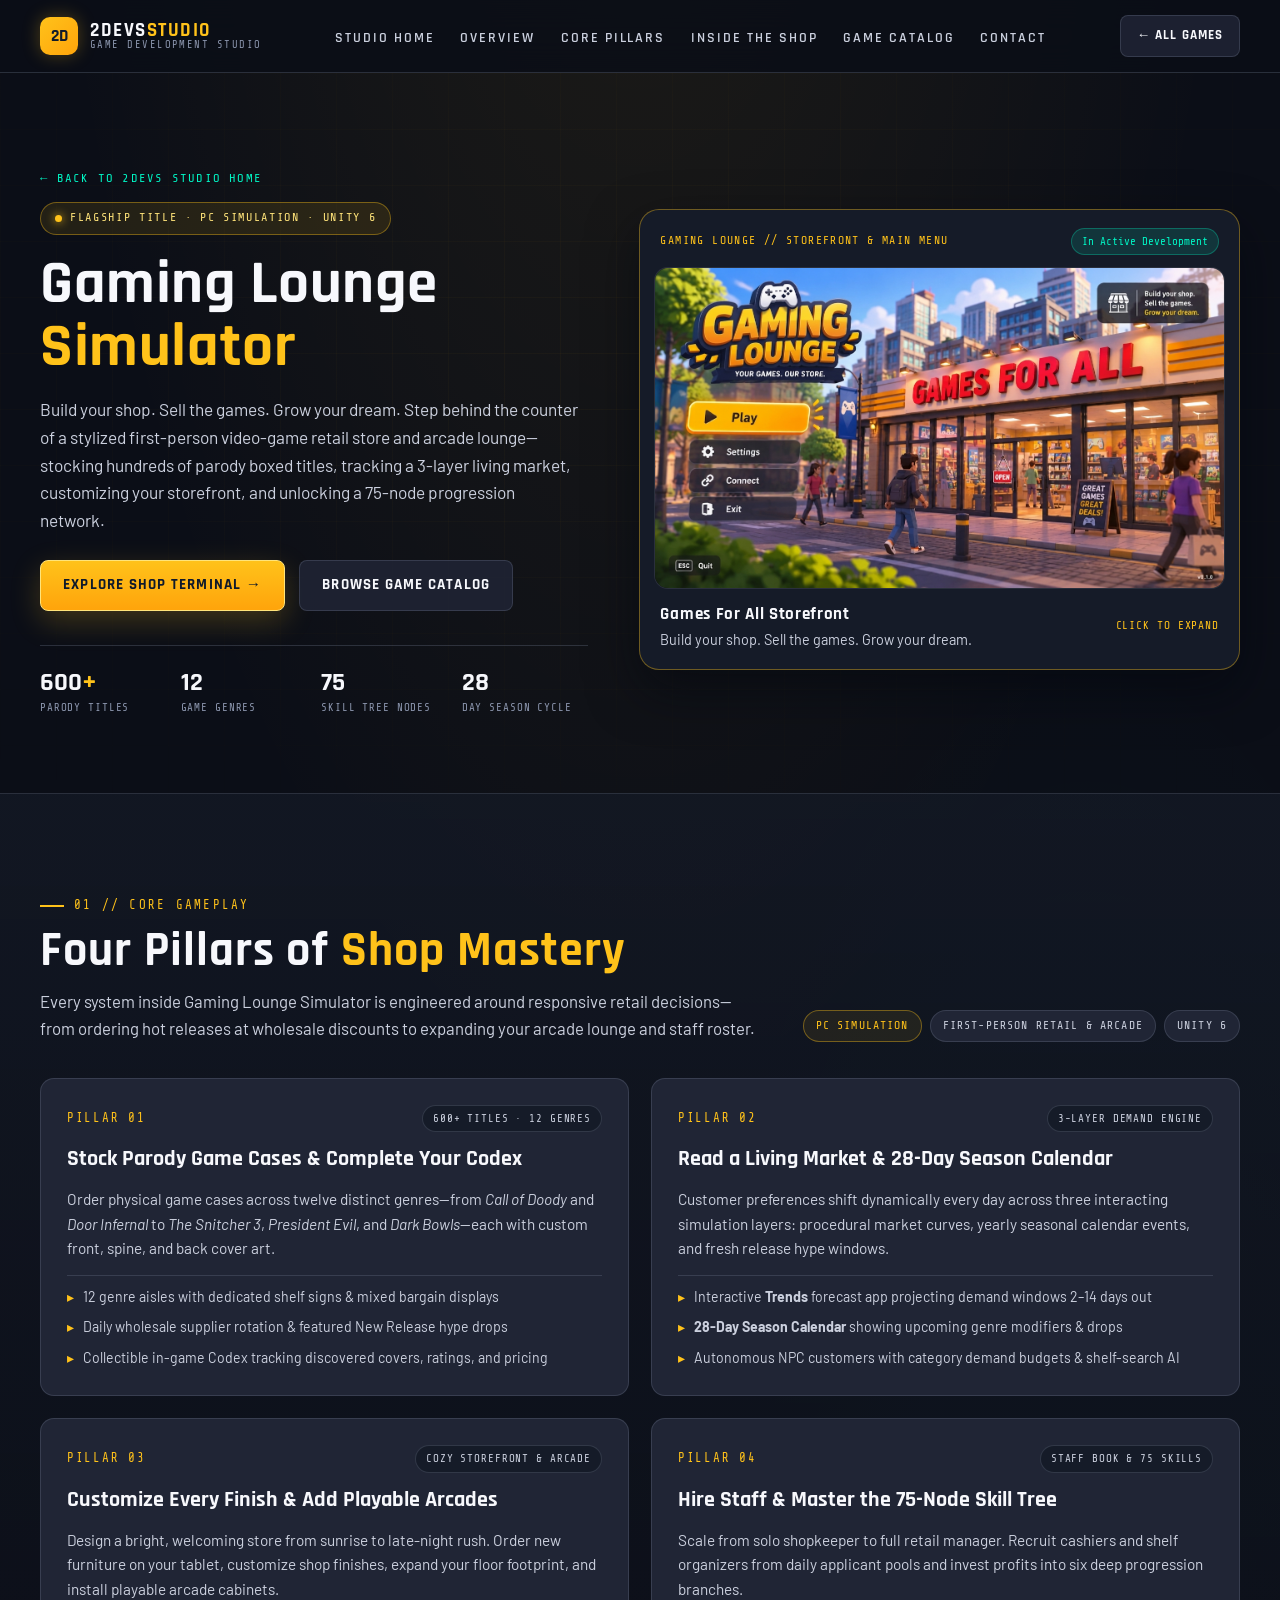
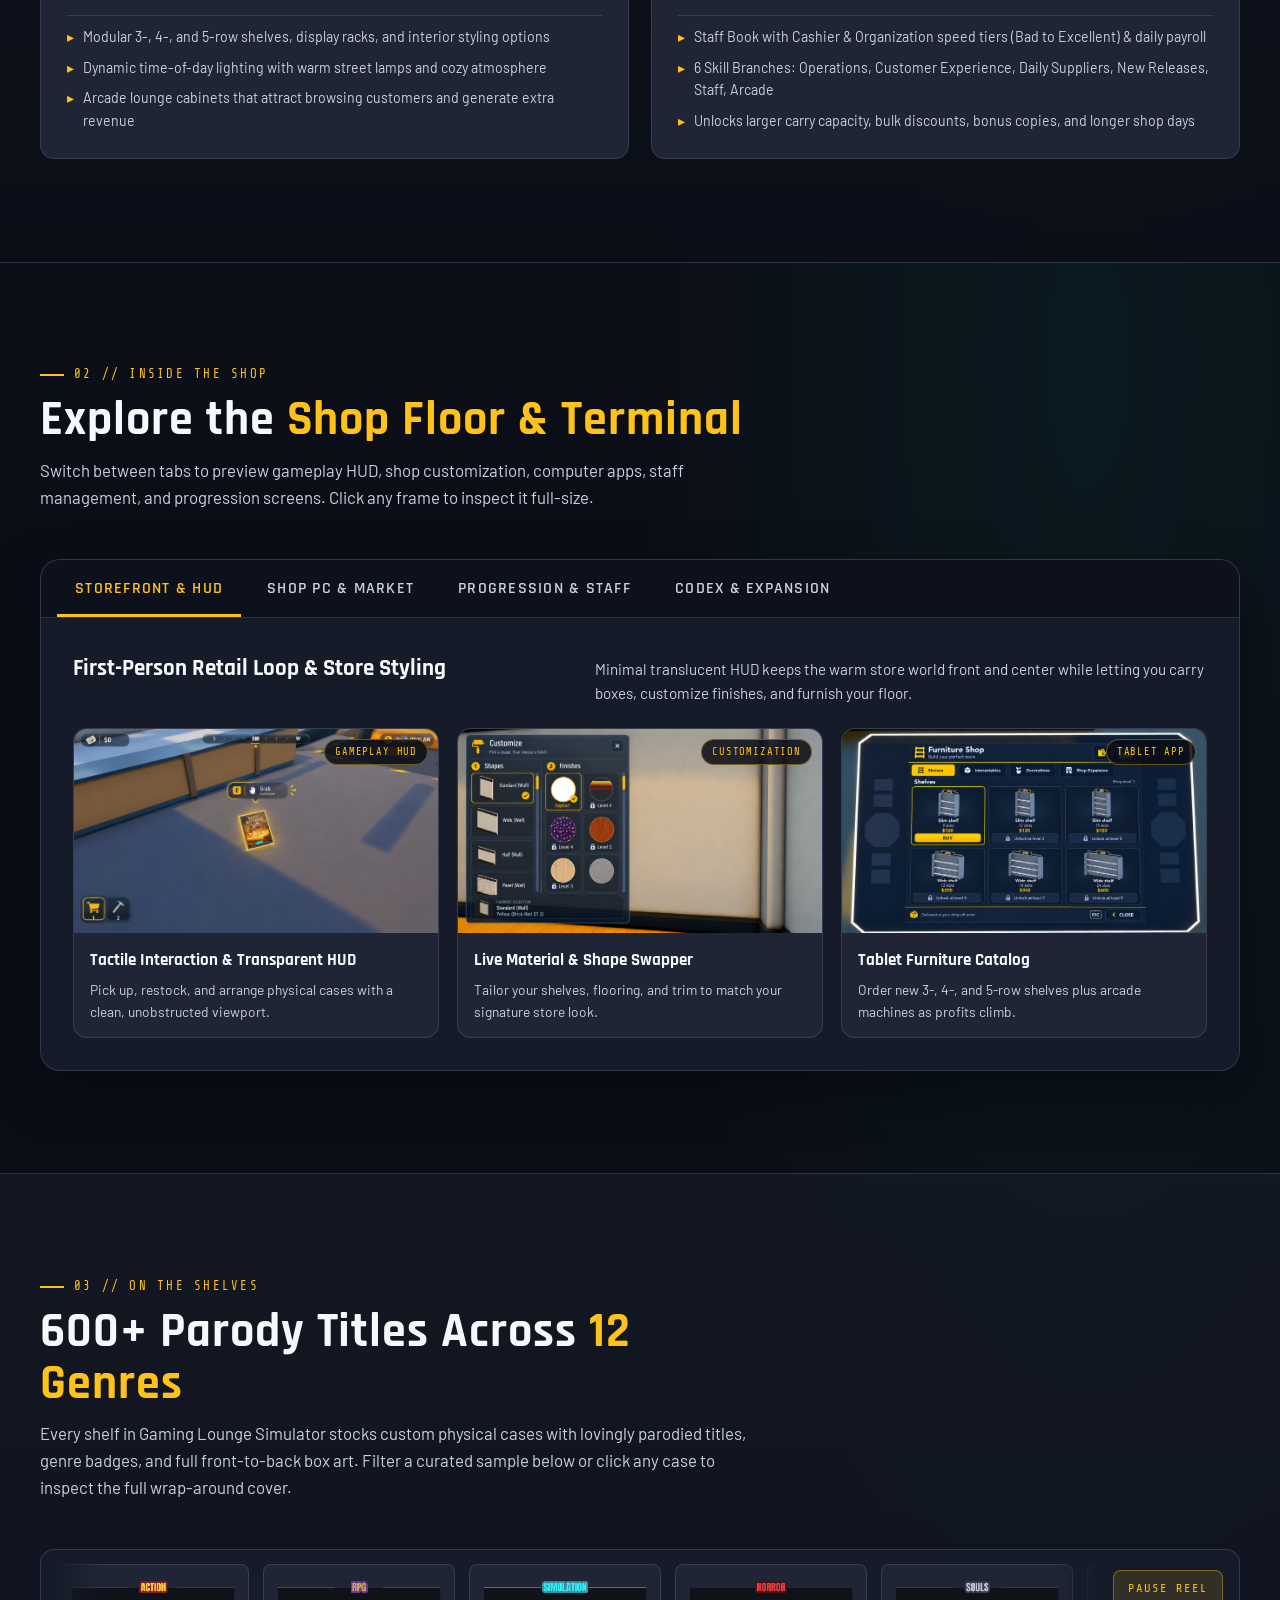
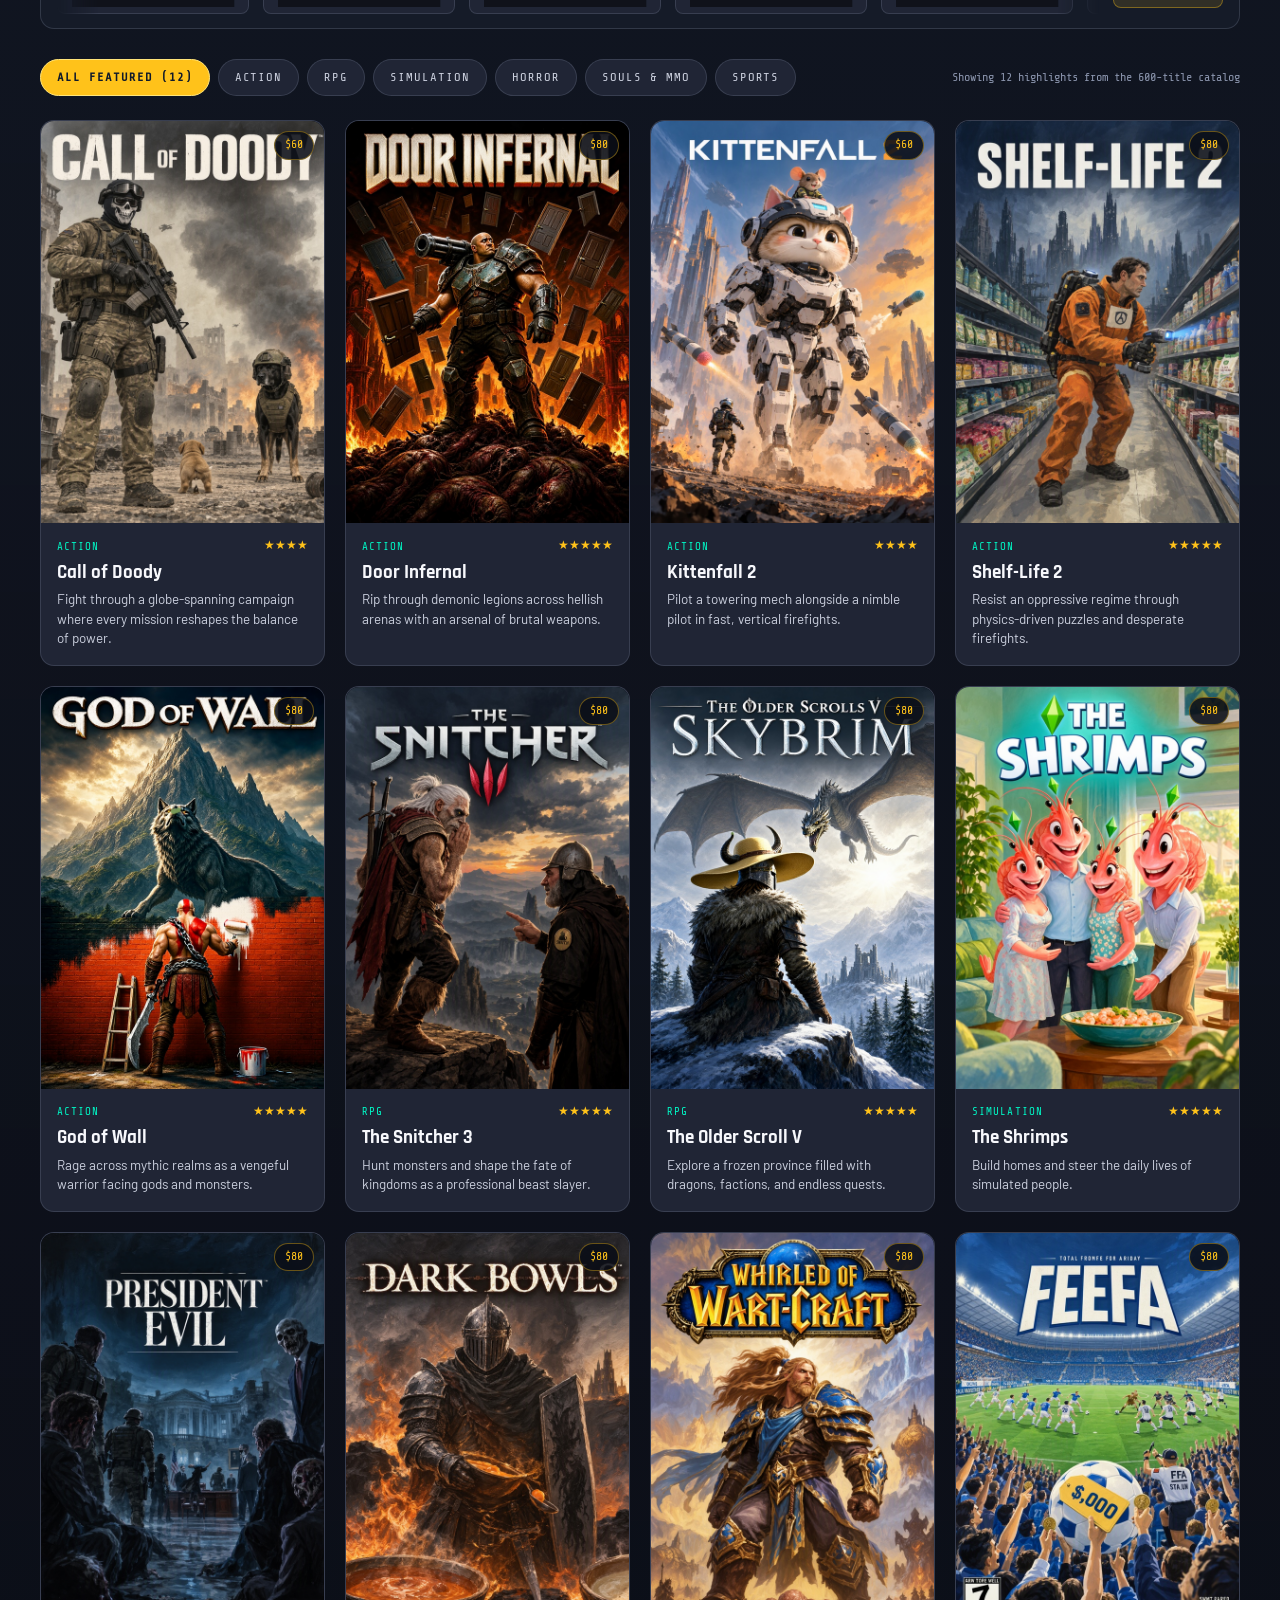
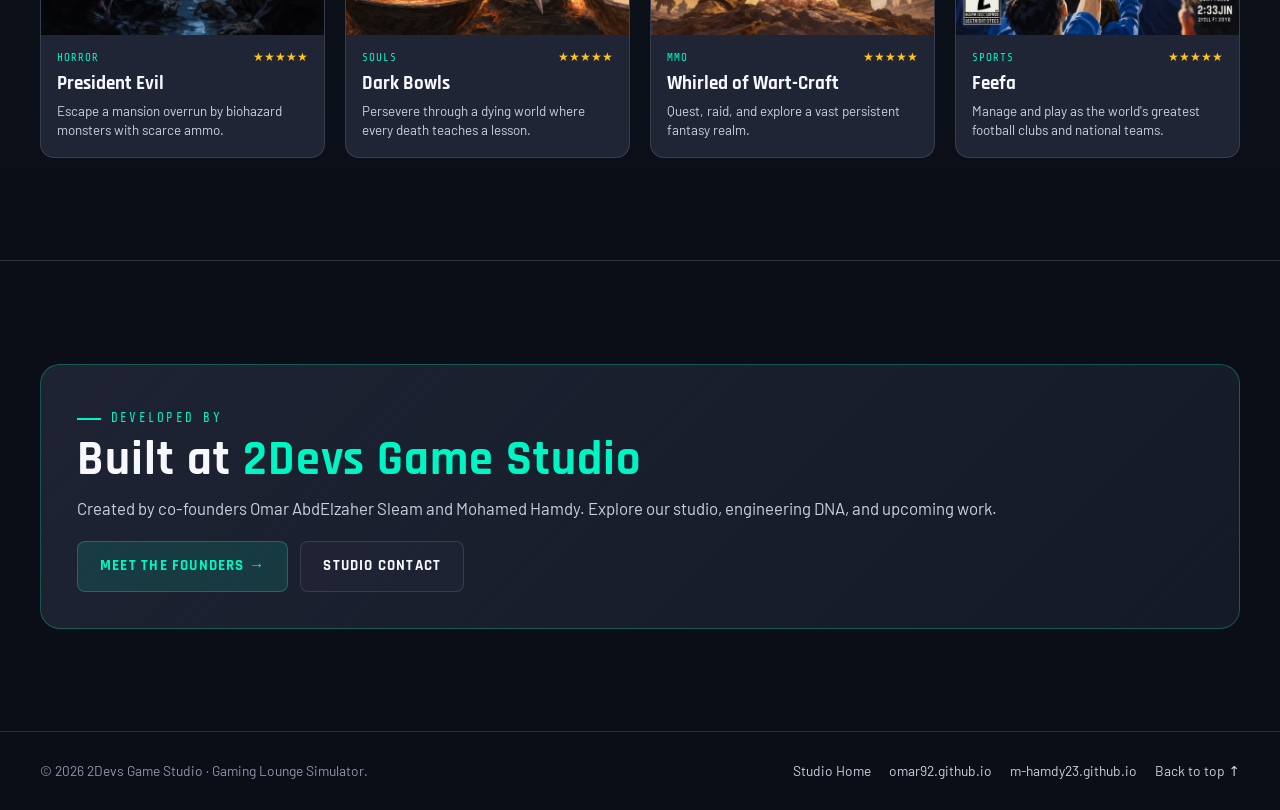
==== games/gaming-lounge-simulator.html @ f164e91a "Split studio home page and dedicated Gaming Lounge Simulator page" ====
<!DOCTYPE html>
<html lang="en">
<head>
  <meta charset="UTF-8">
  <meta name="viewport" content="width=device-width, initial-scale=1.0">
  <title>Gaming Lounge Simulator — 2Devs Game Studio</title>
  <meta name="description" content="Gaming Lounge Simulator by 2Devs Game Studio: build and customize your video-game retail shop and arcade lounge, stock 600+ parody titles, forecast market trends, and manage staff.">
  <meta property="og:title" content="Gaming Lounge Simulator — 2Devs Game Studio">
  <meta property="og:description" content="First-person video-game retail store and arcade lounge simulation built in Unity by 2Devs Game Studio.">
  <meta property="og:type" content="website">
  <meta property="og:image" content="../assets/screenshots/main-menu.jpg">

  <link rel="preconnect" href="https://fonts.googleapis.com">
  <link rel="preconnect" href="https://fonts.gstatic.com" crossorigin>
  <link href="https://fonts.googleapis.com/css2?family=Barlow:wght@400;500;600&family=Rajdhani:wght@600;700&family=Share+Tech+Mono&display=swap" rel="stylesheet">
  <link rel="stylesheet" href="../css/styles.css">
</head>
<body>

  <!-- ═══ STICKY HEADER ═════════════════════════════════════════════════ -->
  <header class="site-header">
    <div class="container nav-inner">
      <a href="../index.html" class="brand-mark">
        <span class="brand-badge" aria-hidden="true">2D</span>
        <span class="brand-text">
          <span class="brand-name">2Devs<span>Studio</span></span>
          <span class="brand-sub">Game Development Studio</span>
        </span>
      </a>

      <nav aria-label="Game page navigation">
        <ul class="nav-links">
          <li><a href="../index.html">Studio Home</a></li>
          <li><a href="#overview">Overview</a></li>
          <li><a href="#features">Core Pillars</a></li>
          <li><a href="#terminal">Inside the Shop</a></li>
          <li><a href="#catalog">Game Catalog</a></li>
          <li><a href="../index.html#contact">Contact</a></li>
        </ul>
      </nav>

      <a href="../index.html#games" class="btn btn--ghost nav-cta">← All Games</a>
    </div>
  </header>

  <main id="top">

    <!-- ═══ GAME HERO ═════════════════════════════════════════════════════ -->
    <section id="overview" class="hero">
      <div class="hero-backdrop-grid" aria-hidden="true"></div>
      <div class="container hero-grid">
        <div>
          <a href="../index.html#games" class="subpage-breadcrumb">← Back to 2Devs Studio Home</a>

          <div class="hero-pill">
            <span class="hero-pill-dot" aria-hidden="true"></span>
            <span>Flagship Title · PC Simulation · Unity 6</span>
          </div>

          <h1 class="hero-title">
            Gaming Lounge <em>Simulator</em>
          </h1>

          <p class="hero-desc">
            Build your shop. Sell the games. Grow your dream. Step behind the counter of a stylized first-person
            video-game retail store and arcade lounge—stocking hundreds of parody boxed titles, tracking a
            3-layer living market, customizing your storefront, and unlocking a 75-node progression network.
          </p>

          <div class="hero-actions">
            <a href="#terminal" class="btn btn--gold">Explore Shop Terminal →</a>
            <a href="#catalog" class="btn btn--ghost">Browse Game Catalog</a>
          </div>

          <div class="hero-stats" aria-label="Game highlights">
            <div class="hero-stat">
              <span class="hero-stat-value">600<span>+</span></span>
              <span class="hero-stat-label">Parody Titles</span>
            </div>
            <div class="hero-stat">
              <span class="hero-stat-value">12</span>
              <span class="hero-stat-label">Game Genres</span>
            </div>
            <div class="hero-stat">
              <span class="hero-stat-value">75</span>
              <span class="hero-stat-label">Skill Tree Nodes</span>
            </div>
            <div class="hero-stat">
              <span class="hero-stat-value">28</span>
              <span class="hero-stat-label">Day Season Cycle</span>
            </div>
          </div>
        </div>

        <aside class="hero-showcase" aria-label="Gaming Lounge Simulator storefront screenshot">
          <div class="hero-showcase-bar">
            <span class="hero-showcase-tag">Gaming Lounge // Storefront &amp; Main Menu</span>
            <span class="hero-showcase-status">In Active Development</span>
          </div>

          <div class="hero-frame">
            <button
              type="button"
              class="hero-frame-trigger"
              data-lightbox-src="../assets/screenshots/main-menu.jpg"
              data-lightbox-title="Gaming Lounge Simulator — Main Menu &amp; Storefront"
              data-lightbox-caption="Warm stylized retail world with dynamic day-to-night cycle and tactile storefront design."
              data-lightbox-width="1365"
              data-lightbox-height="768"
              aria-label="Inspect full-resolution screenshot of Gaming Lounge Simulator main menu"
            >
              <img
                src="../assets/screenshots/main-menu.jpg"
                alt="Gaming Lounge Simulator storefront and main menu showing the Games For All shop exterior"
                fetchpriority="high"
                width="1365"
                height="768"
              >
            </button>
          </div>

          <div class="hero-frame-caption">
            <div>
              <strong>Games For All Storefront</strong>
              <div>Build your shop. Sell the games. Grow your dream.</div>
            </div>
            <span class="hero-zoom-hint">Click to Expand</span>
          </div>
        </aside>
      </div>
    </section>

    <!-- ═══ 4 GAMEPLAY PILLARS ════════════════════════════════════════════ -->
    <section id="features" class="section section--alt">
      <div class="container">
        <div class="game-banner">
          <div class="section-header" style="margin-bottom: 0;">
            <span class="section-eyebrow">01 // Core Gameplay</span>
            <h2 class="section-title">Four Pillars of <em>Shop Mastery</em></h2>
            <p class="section-lead">
              Every system inside Gaming Lounge Simulator is engineered around responsive retail decisions—from
              ordering hot releases at wholesale discounts to expanding your arcade lounge and staff roster.
            </p>
          </div>

          <div class="game-meta-pills" aria-label="Game details">
            <span class="meta-pill meta-pill--gold">PC Simulation</span>
            <span class="meta-pill">First-Person Retail &amp; Arcade</span>
            <span class="meta-pill">Unity 6</span>
          </div>
        </div>

        <div class="pillars-grid">
          <article class="pillar-card">
            <div class="pillar-top">
              <span class="pillar-index">PILLAR 01</span>
              <span class="pillar-chip">600+ Titles · 12 Genres</span>
            </div>
            <h3 class="pillar-title">Stock Parody Game Cases &amp; Complete Your Codex</h3>
            <p class="pillar-body">
              Order physical game cases across twelve distinct genres—from <em>Call of Doody</em> and
              <em>Door Infernal</em> to <em>The Snitcher 3</em>, <em>President Evil</em>, and
              <em>Dark Bowls</em>—each with custom front, spine, and back cover art.
            </p>
            <ul class="pillar-points">
              <li>12 genre aisles with dedicated shelf signs &amp; mixed bargain displays</li>
              <li>Daily wholesale supplier rotation &amp; featured New Release hype drops</li>
              <li>Collectible in-game Codex tracking discovered covers, ratings, and pricing</li>
            </ul>
          </article>

          <article class="pillar-card">
            <div class="pillar-top">
              <span class="pillar-index">PILLAR 02</span>
              <span class="pillar-chip">3-Layer Demand Engine</span>
            </div>
            <h3 class="pillar-title">Read a Living Market &amp; 28-Day Season Calendar</h3>
            <p class="pillar-body">
              Customer preferences shift dynamically every day across three interacting simulation layers:
              procedural market curves, yearly seasonal calendar events, and fresh release hype windows.
            </p>
            <ul class="pillar-points">
              <li>Interactive <strong>Trends</strong> forecast app projecting demand windows 2–14 days out</li>
              <li><strong>28-Day Season Calendar</strong> showing upcoming genre modifiers &amp; drops</li>
              <li>Autonomous NPC customers with category demand budgets &amp; shelf-search AI</li>
            </ul>
          </article>

          <article class="pillar-card">
            <div class="pillar-top">
              <span class="pillar-index">PILLAR 03</span>
              <span class="pillar-chip">Cozy Storefront &amp; Arcade</span>
            </div>
            <h3 class="pillar-title">Customize Every Finish &amp; Add Playable Arcades</h3>
            <p class="pillar-body">
              Design a bright, welcoming store from sunrise to late-night rush. Order new furniture on your
              tablet, customize shop finishes, expand your floor footprint, and install playable arcade cabinets.
            </p>
            <ul class="pillar-points">
              <li>Modular 3-, 4-, and 5-row shelves, display racks, and interior styling options</li>
              <li>Dynamic time-of-day lighting with warm street lamps and cozy atmosphere</li>
              <li>Arcade lounge cabinets that attract browsing customers and generate extra revenue</li>
            </ul>
          </article>

          <article class="pillar-card">
            <div class="pillar-top">
              <span class="pillar-index">PILLAR 04</span>
              <span class="pillar-chip">Staff Book &amp; 75 Skills</span>
            </div>
            <h3 class="pillar-title">Hire Staff &amp; Master the 75-Node Skill Tree</h3>
            <p class="pillar-body">
              Scale from solo shopkeeper to full retail manager. Recruit cashiers and shelf organizers from
              daily applicant pools and invest profits into six deep progression branches.
            </p>
            <ul class="pillar-points">
              <li>Staff Book with Cashier &amp; Organization speed tiers (Bad to Excellent) &amp; daily payroll</li>
              <li>6 Skill Branches: Operations, Customer Experience, Daily Suppliers, New Releases, Staff, Arcade</li>
              <li>Unlocks larger carry capacity, bulk discounts, bonus copies, and longer shop days</li>
            </ul>
          </article>
        </div>
      </div>
    </section>

    <!-- ═══ INSIDE THE SHOP TERMINAL (TABBED GALLERY) ═════════════════════ -->
    <section id="terminal" class="section">
      <div class="container">
        <div class="section-header">
          <span class="section-eyebrow">02 // Inside the Shop</span>
          <h2 class="section-title">Explore the <em>Shop Floor &amp; Terminal</em></h2>
          <p class="section-lead">
            Switch between tabs to preview gameplay HUD, shop customization, computer apps, staff management,
            and progression screens. Click any frame to inspect it full-size.
          </p>
        </div>

        <div class="terminal-shell">
          <div class="terminal-tablist" role="tablist" focusgroup="tablist nomemory" aria-label="Shop terminal views">
            <button type="button" role="tab" id="tab-storefront" class="terminal-tab" aria-selected="true" focusgroupstart>
              Storefront &amp; HUD
            </button>
            <button type="button" role="tab" id="tab-market" class="terminal-tab" aria-selected="false">
              Shop PC &amp; Market
            </button>
            <button type="button" role="tab" id="tab-progression" class="terminal-tab" aria-selected="false">
              Progression &amp; Staff
            </button>
            <button type="button" role="tab" id="tab-codex" class="terminal-tab" aria-selected="false">
              Codex &amp; Expansion
            </button>
          </div>

          <div class="terminal-panels">
            <!-- Panel 1: Storefront & HUD -->
            <div role="tabpanel" class="terminal-panel" aria-labelledby="tab-storefront" tabindex="0">
              <div class="tabpanel-inner">
                <div class="tabpanel-intro">
                  <h3>First-Person Retail Loop &amp; Store Styling</h3>
                  <p>Minimal translucent HUD keeps the warm store world front and center while letting you carry boxes, customize finishes, and furnish your floor.</p>
                </div>

                <div class="gallery-grid">
                  <button
                    type="button"
                    class="shot-card"
                    data-lightbox-src="../assets/screenshots/gameplay-hud.png"
                    data-lightbox-title="Gameplay HUD &amp; Tactile Interaction"
                    data-lightbox-caption="Capsule cash and clock displays, directional compass, tool hotbar, and gold-highlighted physical case interaction."
                    data-lightbox-width="1672"
                    data-lightbox-height="940"
                  >
                    <div class="shot-media">
                      <img src="../assets/screenshots/gameplay-hud.png" alt="First-person gameplay HUD showing compass, cash counter, tool hotbar, and interactive game case" width="1672" height="940" loading="lazy">
                      <span class="shot-badge">Gameplay HUD</span>
                    </div>
                    <div class="shot-body">
                      <h4 class="shot-title">Tactile Interaction &amp; Transparent HUD</h4>
                      <p class="shot-desc">Pick up, restock, and arrange physical cases with a clean, unobstructed viewport.</p>
                    </div>
                  </button>

                  <button
                    type="button"
                    class="shot-card"
                    data-lightbox-src="../assets/screenshots/shop-customization.png"
                    data-lightbox-title="Real-Time Shop Finish Customization"
                    data-lightbox-caption="Customize shelves, counters, walls, and doors with swappable materials and visual variants right on the shop floor."
                    data-lightbox-width="1672"
                    data-lightbox-height="941"
                  >
                    <div class="shot-media">
                      <img src="../assets/screenshots/shop-customization.png" alt="Shop customization overlay for swapping shelf and wall materials" width="1672" height="941" loading="lazy">
                      <span class="shot-badge">Customization</span>
                    </div>
                    <div class="shot-body">
                      <h4 class="shot-title">Live Material &amp; Shape Swapper</h4>
                      <p class="shot-desc">Tailor your shelves, flooring, and trim to match your signature store look.</p>
                    </div>
                  </button>

                  <button
                    type="button"
                    class="shot-card"
                    data-lightbox-src="../assets/screenshots/furniture-shop.png"
                    data-lightbox-title="Tablet Furniture Shop"
                    data-lightbox-caption="Browse modular shelves, checkout counters, and arcade cabinets directly from your in-hand shop tablet."
                    data-lightbox-width="1672"
                    data-lightbox-height="941"
                  >
                    <div class="shot-media">
                      <img src="../assets/screenshots/furniture-shop.png" alt="In-game tablet furniture store displaying shelves and shop fixtures" width="1672" height="941" loading="lazy">
                      <span class="shot-badge">Tablet App</span>
                    </div>
                    <div class="shot-body">
                      <h4 class="shot-title">Tablet Furniture Catalog</h4>
                      <p class="shot-desc">Order new 3-, 4-, and 5-row shelves plus arcade machines as profits climb.</p>
                    </div>
                  </button>
                </div>
              </div>
            </div>

            <!-- Panel 2: Shop PC & Market -->
            <div role="tabpanel" class="terminal-panel" aria-labelledby="tab-market" hidden="until-found">
              <div class="tabpanel-inner">
                <div class="tabpanel-intro">
                  <h3>Shop Terminal Desktop, Wholesale Store &amp; Season Calendar</h3>
                  <p>Your in-store PC acts as the command center for ordering wholesale stock, jumping on trending releases, and planning around 28-day seasonal spikes.</p>
                </div>

                <div class="gallery-grid">
                  <button
                    type="button"
                    class="shot-card"
                    data-lightbox-src="../assets/screenshots/pc-desktop.png"
                    data-lightbox-title="Shop Terminal Desktop"
                    data-lightbox-caption="Access Store, New Releases, Trends, Season Calendar, Staff Book, Skill Tree, and Codex from your counter PC."
                    data-lightbox-width="1672"
                    data-lightbox-height="941"
                  >
                    <div class="shot-media">
                      <img src="../assets/screenshots/pc-desktop.png" alt="Gaming Lounge in-game computer desktop with shop management applications" width="1672" height="941" loading="lazy">
                      <span class="shot-badge">Shop PC</span>
                    </div>
                    <div class="shot-body">
                      <h4 class="shot-title">Shop Terminal OS</h4>
                      <p class="shot-desc">Dedicated multi-app desktop running inside your counter monitor.</p>
                    </div>
                  </button>

                  <button
                    type="button"
                    class="shot-card"
                    data-lightbox-src="../assets/screenshots/pc-store.png"
                    data-lightbox-title="Wholesale Store &amp; Margin Preview"
                    data-lightbox-caption="Filter daily supplier titles by genre, demand, score, and price with real-time wholesale margin calculations."
                    data-lightbox-width="1672"
                    data-lightbox-height="941"
                  >
                    <div class="shot-media">
                      <img src="../assets/screenshots/pc-store.png" alt="Wholesale Store terminal app showing game listings, demand values, and profit margin" width="1672" height="941" loading="lazy">
                      <span class="shot-badge">Wholesale</span>
                    </div>
                    <div class="shot-body">
                      <h4 class="shot-title">Daily Suppliers &amp; Margin Tracking</h4>
                      <p class="shot-desc">Compare stock levels, demand scores, and retail profit before placing bulk orders.</p>
                    </div>
                  </button>

                  <button
                    type="button"
                    class="shot-card"
                    data-lightbox-src="../assets/screenshots/pc-new-releases.png"
                    data-lightbox-title="New Releases &amp; Hype Windows"
                    data-lightbox-caption="Capitalize on multi-day launch hype windows and unlock tiered bulk discounts as your business grows."
                    data-lightbox-width="1672"
                    data-lightbox-height="941"
                  >
                    <div class="shot-media">
                      <img src="../assets/screenshots/pc-new-releases.png" alt="New Releases terminal app displaying featured game launch and bulk discount tiers" width="1672" height="941" loading="lazy">
                      <span class="shot-badge">New Releases</span>
                    </div>
                    <div class="shot-body">
                      <h4 class="shot-title">Featured Drops &amp; Bulk Savings</h4>
                      <p class="shot-desc">Stock fresh headline releases early to ride genre demand spikes.</p>
                    </div>
                  </button>

                  <button
                    type="button"
                    class="shot-card"
                    data-lightbox-src="../assets/screenshots/pc-calendar.png"
                    data-lightbox-title="28-Day Season Calendar &amp; Event Modifiers"
                    data-lightbox-caption="Track upcoming seasonal festivals, sale events, and genre demand boosts across a full 28-day month."
                    data-lightbox-width="1672"
                    data-lightbox-height="941"
                  >
                    <div class="shot-media">
                      <img src="../assets/screenshots/pc-calendar.png" alt="28-Day Season Calendar terminal app with event spans and release markers" width="1672" height="941" loading="lazy">
                      <span class="shot-badge">Calendar</span>
                    </div>
                    <div class="shot-body">
                      <h4 class="shot-title">28-Day Season Planner</h4>
                      <p class="shot-desc">Anticipate seasonal genre surges and plan inventory ahead of big dates.</p>
                    </div>
                  </button>
                </div>
              </div>
            </div>

            <!-- Panel 3: Progression & Staff -->
            <div role="tabpanel" class="terminal-panel" aria-labelledby="tab-progression" hidden="until-found">
              <div class="tabpanel-inner">
                <div class="tabpanel-intro">
                  <h3>75-Node Skill Tree &amp; Staff Book</h3>
                  <p>Invest your earnings into permanent store upgrades across six radial branches and hire specialized staff to keep queues moving and shelves stocked.</p>
                </div>

                <div class="gallery-grid">
                  <button
                    type="button"
                    class="shot-card"
                    data-lightbox-src="../assets/screenshots/pc-skill-tree.png"
                    data-lightbox-title="75-Node Radial Skill Tree"
                    data-lightbox-caption="Six branches—Operations, Customer Experience, Daily Suppliers, New Releases, Staff, and Arcade—with custom pictograms and rank markers."
                    data-lightbox-width="1672"
                    data-lightbox-height="941"
                  >
                    <div class="shot-media">
                      <img src="../assets/screenshots/pc-skill-tree.png" alt="Skill Tree computer app displaying six radial progression branches" width="1672" height="941" loading="lazy">
                      <span class="shot-badge">Skill Tree</span>
                    </div>
                    <div class="shot-body">
                      <h4 class="shot-title">6-Branch Progression Network</h4>
                      <p class="shot-desc">Pan, zoom, and unlock 75 nodes expanding shop capacity, discounts, and arcade earnings.</p>
                    </div>
                  </button>

                  <button
                    type="button"
                    class="shot-card"
                    data-lightbox-src="../assets/screenshots/pc-staff-book.png"
                    data-lightbox-title="Staff Book &amp; Employee Roles"
                    data-lightbox-caption="Evaluate applicant cashier and organization tiers, compare daily wages, and assign employees to Cashier or Manage Shelves."
                    data-lightbox-width="1672"
                    data-lightbox-height="941"
                  >
                    <div class="shot-media">
                      <img src="../assets/screenshots/pc-staff-book.png" alt="Staff Book terminal app listing hired employees, speed tiers, and job assignments" width="1672" height="941" loading="lazy">
                      <span class="shot-badge">Staff Book</span>
                    </div>
                    <div class="shot-body">
                      <h4 class="shot-title">Hiring, Roles &amp; Speed Tiers</h4>
                      <p class="shot-desc">Assign autonomous staff to checkout duty or shelf restocking as foot traffic grows.</p>
                    </div>
                  </button>
                </div>
              </div>
            </div>

            <!-- Panel 4: Codex & Expansion -->
            <div role="tabpanel" class="terminal-panel" aria-labelledby="tab-codex" hidden="until-found">
              <div class="tabpanel-inner">
                <div class="tabpanel-intro">
                  <h3>Collector Codex &amp; Shop Floor Expansion</h3>
                  <p>Every game cover you unlock enters your permanent store Codex, while floor expansion upgrades physically open up new retail space for aisles and arcades.</p>
                </div>

                <div class="gallery-grid">
                  <button
                    type="button"
                    class="shot-card"
                    data-lightbox-src="../assets/screenshots/pc-codex.png"
                    data-lightbox-title="In-Game Game Catalog Codex"
                    data-lightbox-caption="Browse unlocked titles across 12 genres with full cover previews, wholesale vs. retail pricing, and descriptions."
                    data-lightbox-width="1672"
                    data-lightbox-height="941"
                  >
                    <div class="shot-media">
                      <img src="../assets/screenshots/pc-codex.png" alt="Codex terminal app showing unlocked game cover art, genres, and pricing data" width="1672" height="941" loading="lazy">
                      <span class="shot-badge">Codex</span>
                    </div>
                    <div class="shot-body">
                      <h4 class="shot-title">600-Title Game Codex</h4>
                      <p class="shot-desc">Track every parody title discovered across your store's lifetime.</p>
                    </div>
                  </button>

                  <button
                    type="button"
                    class="shot-card"
                    data-lightbox-src="../assets/screenshots/shop-expansion.png"
                    data-lightbox-title="Store Floor Expansion"
                    data-lightbox-caption="Unlock bigger store footprints to house specialized genre aisles, checkout lanes, and an expanded arcade lounge."
                    data-lightbox-width="1672"
                    data-lightbox-height="941"
                  >
                    <div class="shot-media">
                      <img src="../assets/screenshots/shop-expansion.png" alt="Shop expansion interface for upgrading store square footage" width="1672" height="941" loading="lazy">
                      <span class="shot-badge">Expansion</span>
                    </div>
                    <div class="shot-body">
                      <h4 class="shot-title">Expand Your Floor Plan</h4>
                      <p class="shot-desc">Grow from a cozy corner shop into a packed multi-aisle gaming lounge.</p>
                    </div>
                  </button>
                </div>
              </div>
            </div>
          </div>
        </div>
      </div>
    </section>

    <!-- ═══ ON THE SHELVES (PARODY CATALOG & GENRE REEL) ══════════════════ -->
    <section id="catalog" class="section section--alt">
      <div class="container">
        <div class="section-header">
          <span class="section-eyebrow">03 // On the Shelves</span>
          <h2 class="section-title">600+ Parody Titles Across <em>12 Genres</em></h2>
          <p class="section-lead">
            Every shelf in Gaming Lounge Simulator stocks custom physical cases with lovingly parodied titles,
            genre badges, and full front-to-back box art. Filter a curated sample below or click any case to
            inspect the full wrap-around cover.
          </p>
        </div>

        <!-- Pauseable Genre Sign Marquee (WCAG 2.2.2) -->
        <div class="reel-bar" aria-label="12 in-game genre badges">
          <div class="reel-viewport">
            <div class="reel-track" id="reel-track">
              <div class="sign-chip"><img src="../assets/signs/actioncategory.png" alt="Action genre badge" width="597" height="848" loading="lazy"></div>
              <div class="sign-chip"><img src="../assets/signs/rpgcategory.png" alt="RPG genre badge" width="597" height="848" loading="lazy"></div>
              <div class="sign-chip"><img src="../assets/signs/simulationcategory.png" alt="Simulation genre badge" width="597" height="848" loading="lazy"></div>
              <div class="sign-chip"><img src="../assets/signs/horrorcategory.png" alt="Horror genre badge" width="597" height="848" loading="lazy"></div>
              <div class="sign-chip"><img src="../assets/signs/soulscategory.png" alt="Souls genre badge" width="597" height="848" loading="lazy"></div>
              <div class="sign-chip"><img src="../assets/signs/mmocategory.png" alt="MMO genre badge" width="597" height="848" loading="lazy"></div>
              <div class="sign-chip"><img src="../assets/signs/sportscategory.png" alt="Sports genre badge" width="597" height="848" loading="lazy"></div>
              <div class="sign-chip"><img src="../assets/signs/adventurecategory.png" alt="Adventure genre badge" width="597" height="848" loading="lazy"></div>
              <div class="sign-chip"><img src="../assets/signs/survivalcategory.png" alt="Survival genre badge" width="597" height="848" loading="lazy"></div>
              <div class="sign-chip"><img src="../assets/signs/platformercategory.png" alt="Platformer genre badge" width="597" height="848" loading="lazy"></div>
              <div class="sign-chip"><img src="../assets/signs/puzzlecategory.png" alt="Puzzle genre badge" width="597" height="848" loading="lazy"></div>
              <div class="sign-chip"><img src="../assets/signs/casualcategory.png" alt="Casual genre badge" width="597" height="848" loading="lazy"></div>

              <!-- Duplicate loop for seamless scrolling -->
              <div class="sign-chip" aria-hidden="true"><img src="../assets/signs/actioncategory.png" alt="" width="597" height="848" loading="lazy"></div>
              <div class="sign-chip" aria-hidden="true"><img src="../assets/signs/rpgcategory.png" alt="" width="597" height="848" loading="lazy"></div>
              <div class="sign-chip" aria-hidden="true"><img src="../assets/signs/simulationcategory.png" alt="" width="597" height="848" loading="lazy"></div>
              <div class="sign-chip" aria-hidden="true"><img src="../assets/signs/horrorcategory.png" alt="" width="597" height="848" loading="lazy"></div>
              <div class="sign-chip" aria-hidden="true"><img src="../assets/signs/soulscategory.png" alt="" width="597" height="848" loading="lazy"></div>
              <div class="sign-chip" aria-hidden="true"><img src="../assets/signs/mmocategory.png" alt="" width="597" height="848" loading="lazy"></div>
              <div class="sign-chip" aria-hidden="true"><img src="../assets/signs/sportscategory.png" alt="" width="597" height="848" loading="lazy"></div>
              <div class="sign-chip" aria-hidden="true"><img src="../assets/signs/adventurecategory.png" alt="" width="597" height="848" loading="lazy"></div>
              <div class="sign-chip" aria-hidden="true"><img src="../assets/signs/survivalcategory.png" alt="" width="597" height="848" loading="lazy"></div>
              <div class="sign-chip" aria-hidden="true"><img src="../assets/signs/platformercategory.png" alt="" width="597" height="848" loading="lazy"></div>
              <div class="sign-chip" aria-hidden="true"><img src="../assets/signs/puzzlecategory.png" alt="" width="597" height="848" loading="lazy"></div>
              <div class="sign-chip" aria-hidden="true"><img src="../assets/signs/casualcategory.png" alt="" width="597" height="848" loading="lazy"></div>
            </div>
          </div>

          <button type="button" id="reel-toggle" class="reel-control">Pause Reel</button>
        </div>

        <div class="catalog-toolbar">
          <div class="filter-pills" role="group" aria-label="Filter showcase covers by genre">
            <button type="button" class="filter-pill is-active" data-filter="all" aria-pressed="true">All Featured (12)</button>
            <button type="button" class="filter-pill" data-filter="action" aria-pressed="false">Action</button>
            <button type="button" class="filter-pill" data-filter="rpg" aria-pressed="false">RPG</button>
            <button type="button" class="filter-pill" data-filter="simulation" aria-pressed="false">Simulation</button>
            <button type="button" class="filter-pill" data-filter="horror" aria-pressed="false">Horror</button>
            <button type="button" class="filter-pill" data-filter="souls-mmo" aria-pressed="false">Souls &amp; MMO</button>
            <button type="button" class="filter-pill" data-filter="sports" aria-pressed="false">Sports</button>
          </div>
          <span class="catalog-note">Showing 12 highlights from the 600-title catalog</span>
        </div>

        <div class="covers-grid" id="covers-grid" data-base-path="../"></div>
      </div>
    </section>

    <!-- ═══ DEVELOPED BY 2DEVS STUDIO CTA ═════════════════════════════════ -->
    <section id="studio-cta" class="section">
      <div class="container">
        <div class="studio-cta-banner">
          <div>
            <span class="section-eyebrow section-eyebrow--cyan">Developed By</span>
            <h2 class="section-title" style="margin-top: 6px; margin-bottom: 8px;">
              Built at <span class="accent-cyan">2Devs Game Studio</span>
            </h2>
            <p class="section-lead">
              Created by co-founders Omar AbdElzaher Sleam and Mohamed Hamdy. Explore our studio, engineering DNA, and upcoming work.
            </p>
          </div>

          <div class="studio-cta-actions">
            <a href="../index.html#founders" class="btn btn--cyan">Meet the Founders →</a>
            <a href="../index.html#contact" class="btn btn--ghost">Studio Contact</a>
          </div>
        </div>
      </div>
    </section>

  </main>

  <!-- ═══ FOOTER ════════════════════════════════════════════════════════ -->
  <footer class="site-footer">
    <div class="container footer-inner">
      <div>© 2026 2Devs Game Studio · Gaming Lounge Simulator.</div>
      <div class="footer-links">
        <a href="../index.html">Studio Home</a>
        <a href="https://omar92.github.io/" target="_blank" rel="noopener noreferrer">omar92.github.io</a>
        <a href="https://m-hamdy23.github.io/" target="_blank" rel="noopener noreferrer">m-hamdy23.github.io</a>
        <a href="#top">Back to top ↑</a>
      </div>
    </div>
  </footer>

  <!-- ═══ LIGHTBOX DIALOG (light-dismiss-a-dialog) ══════════════════════ -->
  <dialog id="media-lightbox" closedby="any" aria-labelledby="lightbox-title">
    <div class="lightbox-inner">
      <div class="lightbox-head">
        <h2 class="lightbox-title" id="lightbox-title">Preview</h2>
        <button type="button" id="lightbox-close" class="lightbox-close" aria-label="Close preview">✕</button>
      </div>
      <div class="lightbox-stage">
        <img id="lightbox-image" src="[data-uri]" alt="Expanded media preview">
      </div>
      <div class="lightbox-foot" id="lightbox-caption"></div>
    </div>
  </dialog>

  <script src="../js/main.js" defer></script>
</body>
</html>
---- css/styles.css ----
/* ═══════════════════════════════════════════════════════════════════════
   2Devs Game Studio — Stylesheet
   Palette tokens grounded in the Gaming Lounge UI Style Guide + studio DNA
   ═══════════════════════════════════════════════════════════════════════ */

:root {
  --bg-deep: #0b0e17;
  --surface-deep: #151b28;
  --surface-panel: #202535;
  --surface-track: #32394e;
  --border-neutral: rgba(104, 113, 131, 0.34);
  --border-gold: rgba(255, 194, 26, 0.38);
  --border-cyan: rgba(0, 245, 196, 0.28);

  --accent-gold: #ffc21a;
  --accent-amber: #ffa40b;
  --accent-highlight: #ffe47a;
  --accent-cyan: #00f5c4;

  --text-primary: #f7f8fc;
  --text-secondary: #cbd0de;
  --text-muted: #8b95ad;
  --text-on-gold: #101a2b;

  --radius-sm: 8px;
  --radius-md: 14px;
  --radius-lg: 20px;
  --radius-pill: 999px;

  --container-max: 1200px;
  --nav-height: 72px;
  --shadow-card: 0 20px 50px rgba(4, 7, 14, 0.55);
  --shadow-gold: 0 10px 30px rgba(255, 194, 26, 0.22);
}

*,
*::before,
*::after {
  box-sizing: border-box;
  margin: 0;
  padding: 0;
}

html {
  scroll-behavior: smooth;
  color-scheme: dark;
}

body {
  background-color: var(--bg-deep);
  background-image:
    radial-gradient(ellipse 80% 50% at 50% -10%, rgba(255, 194, 26, 0.09), transparent 60%),
    radial-gradient(ellipse 60% 40% at 85% 35%, rgba(0, 245, 196, 0.05), transparent 60%);
  color: var(--text-primary);
  font-family: 'Barlow', system-ui, -apple-system, sans-serif;
  line-height: 1.6;
  overflow-x: hidden;
  -webkit-font-smoothing: antialiased;
}

img {
  display: block;
  max-width: 100%;
  height: auto;
}

a {
  color: inherit;
}

button {
  font: inherit;
  color: inherit;
  cursor: pointer;
}

:focus-visible {
  outline: 2px solid var(--accent-gold);
  outline-offset: 3px;
}

/* ─── UTILITIES & LAYOUT ──────────────────────────────────────────────── */
.container {
  width: min(var(--container-max), calc(100% - 40px));
  margin-inline: auto;
}

.section {
  padding-block: clamp(64px, 8vw, 108px);
  position: relative;
}

.section--alt {
  background: linear-gradient(180deg, rgba(21, 27, 40, 0.65), rgba(11, 14, 23, 0.9));
  border-block: 1px solid var(--border-neutral);
}

.section-header {
  display: flex;
  flex-direction: column;
  gap: 10px;
  margin-bottom: clamp(32px, 4vw, 48px);
  max-width: 720px;
}

.section-eyebrow {
  font-family: 'Share Tech Mono', monospace;
  font-size: 0.78rem;
  letter-spacing: 0.18em;
  text-transform: uppercase;
  color: var(--accent-gold);
  display: inline-flex;
  align-items: center;
  gap: 10px;
}

.section-eyebrow::before {
  content: "";
  width: 24px;
  height: 2px;
  background: var(--accent-gold);
}

.section-eyebrow--cyan {
  color: var(--accent-cyan);
}

.section-eyebrow--cyan::before {
  background: var(--accent-cyan);
}

.section-title {
  font-family: 'Rajdhani', sans-serif;
  font-size: clamp(2rem, 4vw, 3rem);
  font-weight: 700;
  line-height: 1.08;
  letter-spacing: 0.02em;
}

.section-title em {
  font-style: normal;
  color: var(--accent-gold);
}

.section-title .accent-cyan {
  color: var(--accent-cyan);
}

.section-lead {
  color: var(--text-secondary);
  font-size: 1.05rem;
}

.sr-only {
  position: absolute;
  width: 1px;
  height: 1px;
  padding: 0;
  margin: -1px;
  overflow: hidden;
  clip: rect(0, 0, 0, 0);
  white-space: nowrap;
  border: 0;
}

/* ─── BUTTONS ─────────────────────────────────────────────────────────── */
.btn {
  display: inline-flex;
  align-items: center;
  justify-content: center;
  gap: 8px;
  padding: 12px 22px;
  border-radius: var(--radius-sm);
  font-family: 'Rajdhani', sans-serif;
  font-weight: 700;
  font-size: 0.95rem;
  letter-spacing: 0.08em;
  text-transform: uppercase;
  text-decoration: none;
  border: 1px solid transparent;
  transition: background-color 0.2s ease, border-color 0.2s ease, color 0.2s ease;
}

.btn--gold {
  background: linear-gradient(180deg, var(--accent-gold), var(--accent-amber));
  color: var(--text-on-gold);
  border-color: var(--accent-highlight);
  box-shadow: var(--shadow-gold);
}

.btn--gold:hover {
  background: linear-gradient(180deg, var(--accent-highlight), var(--accent-gold));
}

.btn--ghost {
  background: rgba(32, 37, 53, 0.85);
  color: var(--text-primary);
  border-color: var(--border-neutral);
}

.btn--ghost:hover {
  border-color: var(--accent-gold);
  color: var(--accent-gold);
}

.btn--cyan {
  background: rgba(0, 245, 196, 0.12);
  color: var(--accent-cyan);
  border-color: var(--border-cyan);
}

.btn--cyan:hover {
  background: rgba(0, 245, 196, 0.22);
  border-color: var(--accent-cyan);
}

@media (prefers-reduced-motion: no-preference) {
  .btn {
    transition:
      background-color 0.2s ease,
      border-color 0.2s ease,
      color 0.2s ease,
      transform 0.2s ease;
  }

  .btn:hover {
    transform: translateY(-2px);
  }
}

/* ─── STICKY NAVBAR ───────────────────────────────────────────────────── */
.site-header {
  position: sticky;
  top: 0;
  z-index: 100;
  min-height: var(--nav-height);
  background: rgba(11, 14, 23, 0.88);
  backdrop-filter: blur(16px);
  border-bottom: 1px solid var(--border-neutral);
}

.nav-inner {
  min-height: var(--nav-height);
  display: flex;
  align-items: center;
  justify-content: space-between;
  gap: 20px;
}

.brand-mark {
  display: inline-flex;
  align-items: center;
  gap: 12px;
  text-decoration: none;
  flex-shrink: 0;
}

.brand-badge {
  width: 38px;
  height: 38px;
  border-radius: 10px;
  background: linear-gradient(135deg, var(--accent-gold), var(--accent-amber));
  color: var(--text-on-gold);
  font-family: 'Rajdhani', sans-serif;
  font-weight: 700;
  font-size: 1.05rem;
  display: grid;
  place-items: center;
  box-shadow: 0 0 18px rgba(255, 194, 26, 0.28);
}

.brand-text {
  display: flex;
  flex-direction: column;
  line-height: 1.05;
}

.brand-name {
  font-family: 'Rajdhani', sans-serif;
  font-weight: 700;
  font-size: 1.18rem;
  letter-spacing: 0.08em;
  text-transform: uppercase;
}

.brand-name span {
  color: var(--accent-gold);
}

.brand-sub {
  font-family: 'Share Tech Mono', monospace;
  font-size: 0.65rem;
  letter-spacing: 0.14em;
  text-transform: uppercase;
  color: var(--text-muted);
}

.nav-links {
  display: flex;
  list-style: none;
  gap: clamp(14px, 2vw, 28px);
  align-items: center;
}

.nav-links a {
  font-family: 'Rajdhani', sans-serif;
  font-weight: 600;
  font-size: 0.88rem;
  letter-spacing: 0.14em;
  text-transform: uppercase;
  text-decoration: none;
  color: var(--text-secondary);
  padding-block: 6px;
  transition: color 0.2s ease;
  white-space: nowrap;
}

.nav-links a:hover {
  color: var(--accent-gold);
}

.nav-cta {
  padding: 9px 16px;
  font-size: 0.84rem;
  white-space: nowrap;
}

@media (max-width: 920px) {
  .nav-links {
    display: none;
  }
}

/* ─── HERO ────────────────────────────────────────────────────────────── */
.hero {
  position: relative;
  padding-block: clamp(56px, 7vw, 96px) clamp(48px, 6vw, 80px);
  overflow: hidden;
}

.hero-backdrop-grid {
  position: absolute;
  inset: 0;
  background-image:
    linear-gradient(rgba(255, 194, 26, 0.035) 1px, transparent 1px),
    linear-gradient(90deg, rgba(255, 194, 26, 0.035) 1px, transparent 1px);
  background-size: 56px 56px;
  mask-image: radial-gradient(ellipse 85% 75% at 50% 40%, black, transparent);
  pointer-events: none;
}

.hero-grid {
  position: relative;
  display: grid;
  grid-template-columns: minmax(0, 1.05fr) minmax(0, 1.15fr);
  gap: clamp(32px, 4vw, 56px);
  align-items: center;
}

.hero-pill {
  display: inline-flex;
  align-items: center;
  gap: 8px;
  padding: 6px 14px;
  border-radius: var(--radius-pill);
  background: rgba(255, 194, 26, 0.1);
  border: 1px solid var(--border-gold);
  font-family: 'Share Tech Mono', monospace;
  font-size: 0.74rem;
  letter-spacing: 0.14em;
  text-transform: uppercase;
  color: var(--accent-highlight);
  margin-bottom: 18px;
}

.hero-pill-dot {
  width: 7px;
  height: 7px;
  border-radius: 50%;
  background: var(--accent-gold);
  box-shadow: 0 0 10px var(--accent-gold);
}

.hero-title {
  font-family: 'Rajdhani', sans-serif;
  font-size: clamp(2.5rem, 4.8vw, 4.1rem);
  font-weight: 700;
  line-height: 1.02;
  letter-spacing: 0.01em;
  margin-bottom: 18px;
}

.hero-title em {
  font-style: normal;
  color: var(--accent-gold);
}

.hero-desc {
  color: var(--text-secondary);
  font-size: 1.08rem;
  max-width: 54ch;
  margin-bottom: 26px;
}

.hero-actions {
  display: flex;
  flex-wrap: wrap;
  gap: 14px;
  margin-bottom: 34px;
}

.hero-stats {
  display: grid;
  grid-template-columns: repeat(4, minmax(0, 1fr));
  gap: 14px;
  padding-top: 22px;
  border-top: 1px solid var(--border-neutral);
}

.hero-stat {
  display: flex;
  flex-direction: column;
  gap: 2px;
}

.hero-stat-value {
  font-family: 'Rajdhani', sans-serif;
  font-size: 1.65rem;
  font-weight: 700;
  line-height: 1.1;
  color: var(--text-primary);
}

.hero-stat-value span {
  color: var(--accent-gold);
}

.hero-stat-label {
  font-family: 'Share Tech Mono', monospace;
  font-size: 0.68rem;
  letter-spacing: 0.08em;
  text-transform: uppercase;
  color: var(--text-muted);
}

.hero-showcase {
  background: var(--surface-deep);
  border: 1px solid var(--border-gold);
  border-radius: var(--radius-lg);
  padding: 14px;
  box-shadow: var(--shadow-card);
  position: relative;
}

.hero-showcase-bar {
  display: flex;
  align-items: center;
  justify-content: space-between;
  gap: 12px;
  padding: 4px 6px 12px;
}

.hero-showcase-tag {
  font-family: 'Share Tech Mono', monospace;
  font-size: 0.72rem;
  letter-spacing: 0.12em;
  text-transform: uppercase;
  color: var(--accent-gold);
}

.hero-showcase-status {
  font-family: 'Share Tech Mono', monospace;
  font-size: 0.68rem;
  padding: 4px 10px;
  border-radius: var(--radius-pill);
  background: rgba(0, 245, 196, 0.12);
  color: var(--accent-cyan);
  border: 1px solid var(--border-cyan);
}

.hero-frame {
  position: relative;
  border-radius: var(--radius-md);
  overflow: hidden;
  border: 1px solid var(--border-neutral);
  background: var(--bg-deep);
}

.hero-frame img {
  width: 100%;
  aspect-ratio: 1365 / 768;
  object-fit: cover;
}

.hero-frame-trigger {
  display: block;
  width: 100%;
  border: 0;
  padding: 0;
  background: transparent;
  text-align: left;
  position: relative;
}

.hero-frame-caption {
  display: flex;
  align-items: center;
  justify-content: space-between;
  gap: 12px;
  padding: 12px 6px 4px;
  color: var(--text-secondary);
  font-size: 0.9rem;
}

.hero-frame-caption strong {
  color: var(--text-primary);
  font-family: 'Rajdhani', sans-serif;
  font-size: 1.05rem;
  letter-spacing: 0.04em;
}

.hero-zoom-hint {
  font-family: 'Share Tech Mono', monospace;
  font-size: 0.7rem;
  letter-spacing: 0.08em;
  text-transform: uppercase;
  color: var(--accent-gold);
}

@media (max-width: 980px) {
  .hero-grid {
    grid-template-columns: 1fr;
  }

  .hero-stats {
    grid-template-columns: repeat(2, minmax(0, 1fr));
  }
}

/* ─── FLAGSHIP GAME BENTO GRID ────────────────────────────────────────── */
.game-banner {
  display: grid;
  grid-template-columns: minmax(0, 1fr) auto;
  gap: 20px;
  align-items: end;
  margin-bottom: 36px;
}

.game-meta-pills {
  display: flex;
  flex-wrap: wrap;
  gap: 8px;
}

.meta-pill {
  font-family: 'Share Tech Mono', monospace;
  font-size: 0.72rem;
  letter-spacing: 0.1em;
  text-transform: uppercase;
  padding: 6px 12px;
  border-radius: var(--radius-pill);
  background: var(--surface-panel);
  border: 1px solid var(--border-neutral);
  color: var(--text-secondary);
}

.meta-pill--gold {
  border-color: var(--border-gold);
  color: var(--accent-gold);
  background: rgba(255, 194, 26, 0.08);
}

.pillars-grid {
  display: grid;
  grid-template-columns: repeat(2, minmax(0, 1fr));
  gap: 22px;
}

.pillar-card {
  background: var(--surface-panel);
  border: 1px solid var(--border-neutral);
  border-radius: var(--radius-md);
  padding: 26px;
  display: flex;
  flex-direction: column;
  gap: 14px;
  transition: border-color 0.25s ease;
}

.pillar-card:hover {
  border-color: var(--border-gold);
}

.pillar-top {
  display: flex;
  align-items: center;
  justify-content: space-between;
  gap: 12px;
}

.pillar-index {
  font-family: 'Share Tech Mono', monospace;
  font-size: 0.78rem;
  color: var(--accent-gold);
  letter-spacing: 0.14em;
}

.pillar-chip {
  font-family: 'Share Tech Mono', monospace;
  font-size: 0.68rem;
  text-transform: uppercase;
  letter-spacing: 0.08em;
  padding: 4px 10px;
  border-radius: var(--radius-pill);
  background: var(--surface-deep);
  border: 1px solid var(--border-neutral);
  color: var(--text-secondary);
}

.pillar-title {
  font-family: 'Rajdhani', sans-serif;
  font-size: 1.4rem;
  font-weight: 700;
  line-height: 1.2;
}

.pillar-body {
  color: var(--text-secondary);
  font-size: 0.96rem;
}

.pillar-points {
  list-style: none;
  display: grid;
  gap: 8px;
  margin-top: auto;
  padding-top: 10px;
  border-top: 1px solid var(--border-neutral);
}

.pillar-points li {
  font-size: 0.88rem;
  color: var(--text-secondary);
  padding-left: 16px;
  position: relative;
}

.pillar-points li::before {
  content: "▸";
  position: absolute;
  left: 0;
  color: var(--accent-gold);
}

@media (max-width: 820px) {
  .game-banner {
    grid-template-columns: 1fr;
  }

  .pillars-grid {
    grid-template-columns: 1fr;
  }
}

/* ─── SHOP TERMINAL TABS (modern-web-guidance: tabs) ──────────────────── */
.terminal-shell {
  background: var(--surface-deep);
  border: 1px solid var(--border-neutral);
  border-radius: var(--radius-lg);
  overflow: hidden;
  box-shadow: var(--shadow-card);
}

.terminal-tablist {
  display: flex;
  overflow-x: auto;
  flex-wrap: nowrap;
  background: rgba(11, 14, 23, 0.72);
  border-bottom: 1px solid var(--border-neutral);
  padding-inline: 16px;
  gap: 8px;
  scrollbar-width: thin;
  scrollbar-color: var(--surface-track) transparent;
}

.terminal-tab {
  position: relative;
  flex: none;
  background: transparent;
  border: 0;
  padding: 16px 18px;
  font-family: 'Rajdhani', sans-serif;
  font-size: 0.98rem;
  font-weight: 600;
  letter-spacing: 0.08em;
  text-transform: uppercase;
  color: var(--text-secondary);
  white-space: nowrap;
  transition: color 0.2s ease;
}

.terminal-tab:hover {
  color: var(--text-primary);
}

/* Indicator uses color + border shape without altering tab dimensions */
.terminal-tab[aria-selected="true"] {
  color: var(--accent-gold);
}

.terminal-tab[aria-selected="true"]::after {
  content: "";
  position: absolute;
  inset: auto 0 0;
  border-block-end: 3px solid var(--accent-gold);
}

/* Grid stack with NO gap so hidden="until-found" panels occupy same grid cell */
.terminal-panels {
  display: grid;
}

.terminal-panel {
  grid-area: 1 / 1;
}

/* Inner wrapper owns padding/background so hidden="until-found" never paints empty boxes */
.tabpanel-inner {
  padding: clamp(20px, 3vw, 32px);
}

.tabpanel-intro {
  display: flex;
  flex-wrap: wrap;
  align-items: baseline;
  justify-content: space-between;
  gap: 12px;
  margin-bottom: 22px;
}

.tabpanel-intro h3 {
  font-family: 'Rajdhani', sans-serif;
  font-size: 1.45rem;
  font-weight: 700;
}

.tabpanel-intro p {
  color: var(--text-secondary);
  font-size: 0.95rem;
  max-width: 68ch;
}

.gallery-grid {
  display: grid;
  grid-template-columns: repeat(3, minmax(0, 1fr));
  gap: 18px;
}

.shot-card {
  background: var(--surface-panel);
  border: 1px solid var(--border-neutral);
  border-radius: var(--radius-md);
  overflow: hidden;
  display: flex;
  flex-direction: column;
  text-align: left;
  padding: 0;
  transition: border-color 0.25s ease;
}

.shot-card:hover {
  border-color: var(--accent-gold);
}

.shot-media {
  position: relative;
  overflow: hidden;
  background: var(--bg-deep);
}

.shot-media img {
  width: 100%;
  aspect-ratio: 16 / 9;
  object-fit: cover;
}

.shot-badge {
  position: absolute;
  top: 10px;
  right: 10px;
  padding: 4px 10px;
  border-radius: var(--radius-pill);
  background: rgba(11, 14, 23, 0.85);
  border: 1px solid var(--border-gold);
  font-family: 'Share Tech Mono', monospace;
  font-size: 0.65rem;
  letter-spacing: 0.08em;
  text-transform: uppercase;
  color: var(--accent-gold);
}

.shot-body {
  padding: 14px 16px;
  display: flex;
  flex-direction: column;
  gap: 4px;
}

.shot-title {
  font-family: 'Rajdhani', sans-serif;
  font-weight: 700;
  font-size: 1.08rem;
  color: var(--text-primary);
}

.shot-desc {
  font-size: 0.86rem;
  color: var(--text-secondary);
}

@media (max-width: 960px) {
  .gallery-grid {
    grid-template-columns: repeat(2, minmax(0, 1fr));
  }
}

@media (max-width: 640px) {
  .gallery-grid {
    grid-template-columns: 1fr;
  }
}

/* ─── PARODY CATALOG & PAUSEABLE SIGN REEL ────────────────────────────── */
.reel-bar {
  background: var(--surface-deep);
  border: 1px solid var(--border-neutral);
  border-radius: var(--radius-md);
  padding: 14px 16px;
  margin-bottom: 30px;
  display: grid;
  grid-template-columns: minmax(0, 1fr) auto;
  gap: 14px;
  align-items: center;
}

.reel-viewport {
  overflow-x: auto;
  scrollbar-width: thin;
  mask-image: linear-gradient(90deg, transparent, black 4%, black 96%, transparent);
}

@media (prefers-reduced-motion: no-preference) {
  .reel-viewport {
    overflow: hidden;
  }
}

.reel-track {
  display: flex;
  gap: 14px;
  width: max-content;
  align-items: center;
}

.reel-track.is-paused {
  animation-play-state: paused;
}

.sign-chip {
  flex: none;
  display: flex;
  flex-direction: column;
  align-items: center;
  gap: 4px;
  padding: 6px 10px;
  border-radius: var(--radius-sm);
  background: var(--surface-panel);
  border: 1px solid var(--border-neutral);
}

.sign-chip img {
  width: 170px;
  height: 36px;
  object-fit: cover;
  object-position: 50% 98%;
}

.reel-control {
  flex-shrink: 0;
  padding: 8px 14px;
  border-radius: var(--radius-sm);
  border: 1px solid var(--border-gold);
  background: rgba(255, 194, 26, 0.12);
  color: var(--accent-gold);
  font-family: 'Share Tech Mono', monospace;
  font-size: 0.76rem;
  letter-spacing: 0.08em;
  text-transform: uppercase;
  white-space: nowrap;
}

.reel-control:hover {
  background: rgba(255, 194, 26, 0.22);
}

@media (prefers-reduced-motion: no-preference) {
  @keyframes marquee-scroll {
    from {
      transform: translateX(0);
    }
    to {
      transform: translateX(-50%);
    }
  }

  .reel-track {
    animation: marquee-scroll 34s linear infinite;
  }

  .reel-track.is-paused {
    animation-play-state: paused;
  }
}

@media (max-width: 640px) {
  .reel-bar {
    grid-template-columns: 1fr;
  }
}

.catalog-toolbar {
  display: flex;
  flex-wrap: wrap;
  align-items: center;
  justify-content: space-between;
  gap: 16px;
  margin-bottom: 24px;
}

.filter-pills {
  display: flex;
  flex-wrap: wrap;
  gap: 8px;
}

.filter-pill {
  padding: 8px 16px;
  border-radius: var(--radius-pill);
  border: 1px solid var(--border-neutral);
  background: var(--surface-panel);
  color: var(--text-secondary);
  font-family: 'Share Tech Mono', monospace;
  font-size: 0.76rem;
  letter-spacing: 0.08em;
  text-transform: uppercase;
  transition: background-color 0.2s ease, border-color 0.2s ease, color 0.2s ease;
}

.filter-pill:hover {
  border-color: var(--accent-gold);
  color: var(--text-primary);
}

.filter-pill.is-active {
  background: var(--accent-gold);
  border-color: var(--accent-highlight);
  color: var(--text-on-gold);
  font-weight: 700;
}

.catalog-note {
  font-family: 'Share Tech Mono', monospace;
  font-size: 0.75rem;
  color: var(--text-muted);
}

.covers-grid {
  display: grid;
  grid-template-columns: repeat(4, minmax(0, 1fr));
  gap: 20px;
}

.cover-card {
  background: var(--surface-panel);
  border: 1px solid var(--border-neutral);
  border-radius: var(--radius-md);
  overflow: hidden;
  display: flex;
  flex-direction: column;
  text-align: left;
  padding: 0;
  transition: border-color 0.25s ease;
}

.cover-card:hover {
  border-color: var(--accent-gold);
}

/* Front half of full DVD wrap-around sheet (597 / 848 front cover panel) */
.cover-art-wrap {
  position: relative;
  width: 100%;
  aspect-ratio: 597 / 848;
  overflow: hidden;
  background: var(--bg-deep);
}

.cover-art-wrap img {
  width: 100%;
  height: 100%;
  object-fit: cover;
  object-position: left center;
}

.cover-price {
  position: absolute;
  top: 10px;
  right: 10px;
  padding: 4px 10px;
  border-radius: var(--radius-pill);
  background: rgba(11, 14, 23, 0.88);
  border: 1px solid var(--border-gold);
  font-family: 'Share Tech Mono', monospace;
  font-size: 0.72rem;
  color: var(--accent-gold);
}

.cover-body {
  padding: 14px 16px 16px;
  display: flex;
  flex-direction: column;
  gap: 6px;
  flex: 1;
}

.cover-genre-row {
  display: flex;
  align-items: center;
  justify-content: space-between;
  gap: 8px;
}

.cover-genre {
  font-family: 'Share Tech Mono', monospace;
  font-size: 0.68rem;
  letter-spacing: 0.1em;
  text-transform: uppercase;
  color: var(--accent-cyan);
}

.cover-rating {
  font-family: 'Share Tech Mono', monospace;
  font-size: 0.72rem;
  color: var(--accent-gold);
}

.cover-title {
  font-family: 'Rajdhani', sans-serif;
  font-size: 1.18rem;
  font-weight: 700;
  line-height: 1.2;
}

.cover-desc {
  font-size: 0.84rem;
  color: var(--text-secondary);
  line-height: 1.45;
}

@media (prefers-reduced-motion: no-preference) {
  .shot-card,
  .cover-card {
    transition: border-color 0.25s ease, transform 0.25s ease;
  }

  .shot-card:hover,
  .cover-card:hover {
    transform: translateY(-4px);
  }
}

@media (max-width: 1020px) {
  .covers-grid {
    grid-template-columns: repeat(3, minmax(0, 1fr));
  }
}

@media (max-width: 720px) {
  .covers-grid {
    grid-template-columns: repeat(2, minmax(0, 1fr));
  }
}

@media (max-width: 460px) {
  .covers-grid {
    grid-template-columns: 1fr;
  }
}

/* ─── FOUNDERS ────────────────────────────────────────────────────────── */
.founders-grid {
  display: grid;
  grid-template-columns: repeat(2, minmax(0, 1fr));
  gap: 24px;
}

.founder-card {
  background: var(--surface-panel);
  border: 1px solid var(--border-cyan);
  border-radius: var(--radius-lg);
  padding: clamp(22px, 3vw, 32px);
  display: flex;
  flex-direction: column;
  gap: 18px;
  box-shadow: var(--shadow-card);
}

.founder-head {
  display: flex;
  align-items: center;
  gap: 18px;
}

.founder-crest {
  width: 68px;
  height: 68px;
  flex-shrink: 0;
  border-radius: 16px;
  background: linear-gradient(145deg, rgba(0, 245, 196, 0.16), rgba(255, 194, 26, 0.12));
  border: 1px solid var(--border-cyan);
  display: grid;
  place-items: center;
  font-family: 'Rajdhani', sans-serif;
  font-size: 1.65rem;
  font-weight: 700;
  letter-spacing: 0.06em;
  color: var(--accent-cyan);
}

.founder-role {
  font-family: 'Share Tech Mono', monospace;
  font-size: 0.72rem;
  letter-spacing: 0.12em;
  text-transform: uppercase;
  color: var(--accent-gold);
  margin-bottom: 2px;
}

.founder-name {
  font-family: 'Rajdhani', sans-serif;
  font-size: 1.6rem;
  font-weight: 700;
  line-height: 1.15;
}

.founder-sub {
  color: var(--text-secondary);
  font-size: 0.9rem;
}

.founder-bio {
  color: var(--text-secondary);
  font-size: 0.96rem;
}

.founder-stats {
  display: grid;
  grid-template-columns: repeat(3, minmax(0, 1fr));
  gap: 10px;
  padding: 14px;
  background: var(--surface-deep);
  border: 1px solid var(--border-neutral);
  border-radius: var(--radius-sm);
}

.founder-stat-val {
  font-family: 'Rajdhani', sans-serif;
  font-size: 1.35rem;
  font-weight: 700;
  color: var(--accent-cyan);
  line-height: 1.1;
}

.founder-stat-lbl {
  font-family: 'Share Tech Mono', monospace;
  font-size: 0.65rem;
  text-transform: uppercase;
  letter-spacing: 0.06em;
  color: var(--text-muted);
}

.founder-tags {
  display: flex;
  flex-wrap: wrap;
  gap: 8px;
}

.tech-tag {
  font-family: 'Share Tech Mono', monospace;
  font-size: 0.72rem;
  padding: 4px 10px;
  border-radius: var(--radius-sm);
  background: var(--surface-deep);
  border: 1px solid var(--border-neutral);
  color: var(--text-secondary);
}

.founder-actions {
  display: flex;
  flex-wrap: wrap;
  align-items: center;
  gap: 10px;
  margin-top: auto;
  padding-top: 8px;
}

.social-link {
  padding: 9px 14px;
  border-radius: var(--radius-sm);
  border: 1px solid var(--border-neutral);
  background: var(--surface-deep);
  font-family: 'Share Tech Mono', monospace;
  font-size: 0.74rem;
  text-decoration: none;
  color: var(--text-secondary);
  transition: border-color 0.2s ease, color 0.2s ease;
}

.social-link:hover {
  border-color: var(--accent-cyan);
  color: var(--accent-cyan);
}

@media (max-width: 900px) {
  .founders-grid {
    grid-template-columns: 1fr;
  }
}

/* ─── STUDIO DNA & FOOTER ─────────────────────────────────────────────── */
.dna-grid {
  display: grid;
  grid-template-columns: repeat(4, minmax(0, 1fr));
  gap: 16px;
  margin-bottom: 42px;
}

.dna-card {
  background: var(--surface-panel);
  border: 1px solid var(--border-neutral);
  border-radius: var(--radius-md);
  padding: 20px;
}

.dna-code {
  font-family: 'Share Tech Mono', monospace;
  font-size: 0.72rem;
  letter-spacing: 0.12em;
  color: var(--accent-gold);
  margin-bottom: 6px;
}

.dna-card h3 {
  font-family: 'Rajdhani', sans-serif;
  font-size: 1.15rem;
  font-weight: 700;
  margin-bottom: 6px;
}

.dna-card p {
  font-size: 0.88rem;
  color: var(--text-secondary);
}

.contact-strip {
  background: linear-gradient(135deg, rgba(32, 37, 53, 0.95), rgba(21, 27, 40, 0.95));
  border: 1px solid var(--border-gold);
  border-radius: var(--radius-lg);
  padding: clamp(24px, 3.5vw, 36px);
  display: grid;
  grid-template-columns: minmax(0, 1.2fr) minmax(0, 1fr);
  gap: 24px;
  align-items: center;
}

.contact-links {
  display: grid;
  gap: 10px;
}

.contact-item {
  display: flex;
  align-items: center;
  justify-content: space-between;
  gap: 12px;
  padding: 12px 16px;
  border-radius: var(--radius-sm);
  background: var(--surface-deep);
  border: 1px solid var(--border-neutral);
  text-decoration: none;
  transition: border-color 0.2s ease;
}

.contact-item:hover {
  border-color: var(--accent-gold);
}

.contact-item-who {
  font-family: 'Rajdhani', sans-serif;
  font-weight: 700;
  font-size: 1.05rem;
}

.contact-item-addr {
  font-family: 'Share Tech Mono', monospace;
  font-size: 0.76rem;
  color: var(--accent-gold);
}

.site-footer {
  padding-block: 28px;
  border-top: 1px solid var(--border-neutral);
  background: var(--bg-deep);
}

.footer-inner {
  display: flex;
  flex-wrap: wrap;
  align-items: center;
  justify-content: space-between;
  gap: 14px;
  font-size: 0.86rem;
  color: var(--text-muted);
}

.footer-links {
  display: flex;
  gap: 18px;
}

.footer-links a {
  text-decoration: none;
  color: var(--text-secondary);
}

.footer-links a:hover {
  color: var(--accent-gold);
}

@media (max-width: 960px) {
  .dna-grid {
    grid-template-columns: repeat(2, minmax(0, 1fr));
  }

  .contact-strip {
    grid-template-columns: 1fr;
  }
}

@media (max-width: 560px) {
  .dna-grid {
    grid-template-columns: 1fr;
  }
}

/* ─── NATIVE DIALOG LIGHTBOX (modern-web-guidance: light-dismiss-a-dialog) */
dialog#media-lightbox {
  margin: auto;
  padding: 0;
  border: 1px solid var(--border-gold);
  border-radius: var(--radius-lg);
  background: var(--surface-deep);
  color: var(--text-primary);
  max-width: min(1040px, calc(100vw - 32px));
  max-height: calc(100dvh - 32px);
  box-shadow: 0 30px 90px rgba(0, 0, 0, 0.75);
  overflow: hidden;
}

dialog#media-lightbox::backdrop {
  background-color: rgba(11, 14, 23, 0.85);
  backdrop-filter: blur(6px);
}

.lightbox-inner {
  display: flex;
  flex-direction: column;
  max-height: calc(100dvh - 34px);
}

.lightbox-head {
  display: flex;
  align-items: center;
  justify-content: space-between;
  gap: 16px;
  padding: 14px 20px;
  background: rgba(11, 14, 23, 0.7);
  border-bottom: 1px solid var(--border-neutral);
}

.lightbox-title {
  font-family: 'Rajdhani', sans-serif;
  font-size: 1.25rem;
  font-weight: 700;
}

.lightbox-close {
  width: 36px;
  height: 36px;
  border-radius: var(--radius-sm);
  border: 1px solid var(--border-neutral);
  background: var(--surface-panel);
  color: var(--text-primary);
  display: grid;
  place-items: center;
  font-size: 1.05rem;
}

.lightbox-close:hover {
  border-color: var(--accent-gold);
  color: var(--accent-gold);
}

.lightbox-stage {
  padding: 16px 20px;
  background: var(--bg-deep);
  display: grid;
  place-items: center;
  overflow: auto;
}

.lightbox-stage img {
  max-width: 100%;
  max-height: calc(100dvh - 200px);
  width: auto;
  height: auto;
  border-radius: var(--radius-sm);
  border: 1px solid var(--border-neutral);
}

.lightbox-foot {
  padding: 12px 20px 16px;
  background: var(--surface-deep);
  border-top: 1px solid var(--border-neutral);
  color: var(--text-secondary);
  font-size: 0.92rem;
}

/* ─── STUDIO HOME PAGE & MULTI-GAME CATALOG ───────────────────────────── */
.studio-hero-card {
  background: var(--surface-deep);
  border: 1px solid var(--border-cyan);
  border-radius: var(--radius-lg);
  padding: 22px;
  box-shadow: var(--shadow-card);
  display: flex;
  flex-direction: column;
  gap: 18px;
}

.studio-hero-top {
  display: flex;
  align-items: center;
  justify-content: space-between;
  gap: 12px;
  padding-bottom: 14px;
  border-bottom: 1px solid var(--border-neutral);
}

.studio-hero-founders {
  display: grid;
  grid-template-columns: repeat(2, minmax(0, 1fr));
  gap: 12px;
}

.studio-founder-chip {
  display: flex;
  align-items: center;
  gap: 12px;
  padding: 12px;
  border-radius: var(--radius-md);
  background: var(--surface-panel);
  border: 1px solid var(--border-neutral);
  text-decoration: none;
  transition: border-color 0.2s ease;
}

.studio-founder-chip:hover {
  border-color: var(--accent-cyan);
}

.studio-founder-badge {
  width: 42px;
  height: 42px;
  border-radius: 10px;
  background: linear-gradient(145deg, rgba(0, 245, 196, 0.16), rgba(255, 194, 26, 0.12));
  border: 1px solid var(--border-cyan);
  display: grid;
  place-items: center;
  font-family: 'Rajdhani', sans-serif;
  font-weight: 700;
  color: var(--accent-cyan);
  flex-shrink: 0;
}

.studio-founder-chip strong {
  display: block;
  font-family: 'Rajdhani', sans-serif;
  font-size: 1.02rem;
  line-height: 1.15;
}

.studio-founder-chip span {
  font-family: 'Share Tech Mono', monospace;
  font-size: 0.68rem;
  color: var(--text-muted);
}

.studio-spotlight {
  display: grid;
  grid-template-columns: minmax(0, 1.1fr) minmax(0, 1fr);
  gap: 16px;
  align-items: center;
  padding: 14px;
  border-radius: var(--radius-md);
  background: var(--surface-panel);
  border: 1px solid var(--border-gold);
}

.studio-spotlight-media {
  border-radius: var(--radius-sm);
  overflow: hidden;
  border: 1px solid var(--border-neutral);
  background: var(--bg-deep);
}

.studio-spotlight-media img {
  width: 100%;
  aspect-ratio: 1365 / 768;
  object-fit: cover;
}

.studio-spotlight-copy {
  display: flex;
  flex-direction: column;
  gap: 8px;
}

.studio-spotlight-label {
  font-family: 'Share Tech Mono', monospace;
  font-size: 0.68rem;
  letter-spacing: 0.12em;
  text-transform: uppercase;
  color: var(--accent-gold);
}

.studio-spotlight-copy h2 {
  font-family: 'Rajdhani', sans-serif;
  font-size: 1.35rem;
  font-weight: 700;
  line-height: 1.15;
}

.studio-spotlight-copy p {
  font-size: 0.88rem;
  color: var(--text-secondary);
}

.studio-values-grid {
  display: grid;
  grid-template-columns: repeat(3, minmax(0, 1fr));
  gap: 20px;
}

.studio-value-card {
  background: var(--surface-panel);
  border: 1px solid var(--border-neutral);
  border-radius: var(--radius-md);
  padding: 24px;
  display: flex;
  flex-direction: column;
  gap: 10px;
}

.studio-value-card h3 {
  font-family: 'Rajdhani', sans-serif;
  font-size: 1.32rem;
  font-weight: 700;
}

.studio-value-card p {
  color: var(--text-secondary);
  font-size: 0.95rem;
}

.games-catalog-grid {
  display: grid;
  grid-template-columns: minmax(0, 1.55fr) minmax(0, 1fr);
  gap: 24px;
  align-items: stretch;
}

.game-showcase-card {
  background: var(--surface-panel);
  border: 1px solid var(--border-gold);
  border-radius: var(--radius-lg);
  overflow: hidden;
  display: grid;
  grid-template-columns: minmax(0, 1.05fr) minmax(0, 1fr);
  box-shadow: var(--shadow-card);
}

.game-showcase-media {
  position: relative;
  background: var(--bg-deep);
  min-height: 280px;
}

.game-showcase-media img {
  width: 100%;
  height: 100%;
  object-fit: cover;
}

.game-showcase-badge {
  position: absolute;
  top: 14px;
  left: 14px;
  padding: 5px 12px;
  border-radius: var(--radius-pill);
  background: rgba(11, 14, 23, 0.88);
  border: 1px solid var(--border-gold);
  font-family: 'Share Tech Mono', monospace;
  font-size: 0.7rem;
  letter-spacing: 0.1em;
  text-transform: uppercase;
  color: var(--accent-gold);
}

.game-showcase-body {
  padding: 26px;
  display: flex;
  flex-direction: column;
  gap: 14px;
}

.game-showcase-body h3 {
  font-family: 'Rajdhani', sans-serif;
  font-size: 1.75rem;
  font-weight: 700;
  line-height: 1.1;
}

.game-showcase-body p {
  color: var(--text-secondary);
  font-size: 0.95rem;
}

.game-showcase-metrics {
  display: flex;
  flex-wrap: wrap;
  gap: 8px;
}

.game-showcase-actions {
  margin-top: auto;
  padding-top: 8px;
  display: flex;
  flex-wrap: wrap;
  gap: 10px;
}

.game-mystery-card {
  background: linear-gradient(160deg, rgba(21, 27, 40, 0.9), rgba(11, 14, 23, 0.95));
  border: 1px dashed var(--border-neutral);
  border-radius: var(--radius-lg);
  padding: 28px;
  display: flex;
  flex-direction: column;
  justify-content: space-between;
  gap: 16px;
}

.game-mystery-card h3 {
  font-family: 'Rajdhani', sans-serif;
  font-size: 1.5rem;
  font-weight: 700;
}

.game-mystery-card p {
  color: var(--text-secondary);
  font-size: 0.94rem;
}

.game-mystery-slot {
  padding: 14px 16px;
  border-radius: var(--radius-md);
  background: rgba(32, 37, 53, 0.55);
  border: 1px solid var(--border-neutral);
  font-family: 'Share Tech Mono', monospace;
  font-size: 0.74rem;
  letter-spacing: 0.08em;
  color: var(--text-muted);
}

.subpage-breadcrumb {
  display: inline-flex;
  align-items: center;
  gap: 8px;
  font-family: 'Share Tech Mono', monospace;
  font-size: 0.76rem;
  letter-spacing: 0.1em;
  text-transform: uppercase;
  text-decoration: none;
  color: var(--accent-cyan);
  margin-bottom: 14px;
}

.subpage-breadcrumb:hover {
  color: var(--accent-gold);
}

.studio-cta-banner {
  background: linear-gradient(135deg, rgba(32, 37, 53, 0.95), rgba(21, 27, 40, 0.95));
  border: 1px solid var(--border-cyan);
  border-radius: var(--radius-lg);
  padding: clamp(24px, 3.5vw, 36px);
  display: flex;
  flex-wrap: wrap;
  align-items: center;
  justify-content: space-between;
  gap: 20px;
}

.studio-cta-actions {
  display: flex;
  flex-wrap: wrap;
  gap: 12px;
}

@media (max-width: 1020px) {
  .games-catalog-grid,
  .game-showcase-card {
    grid-template-columns: 1fr;
  }
}

@media (max-width: 820px) {
  .studio-values-grid {
    grid-template-columns: 1fr;
  }

  .studio-spotlight,
  .studio-hero-founders {
    grid-template-columns: 1fr;
  }
}
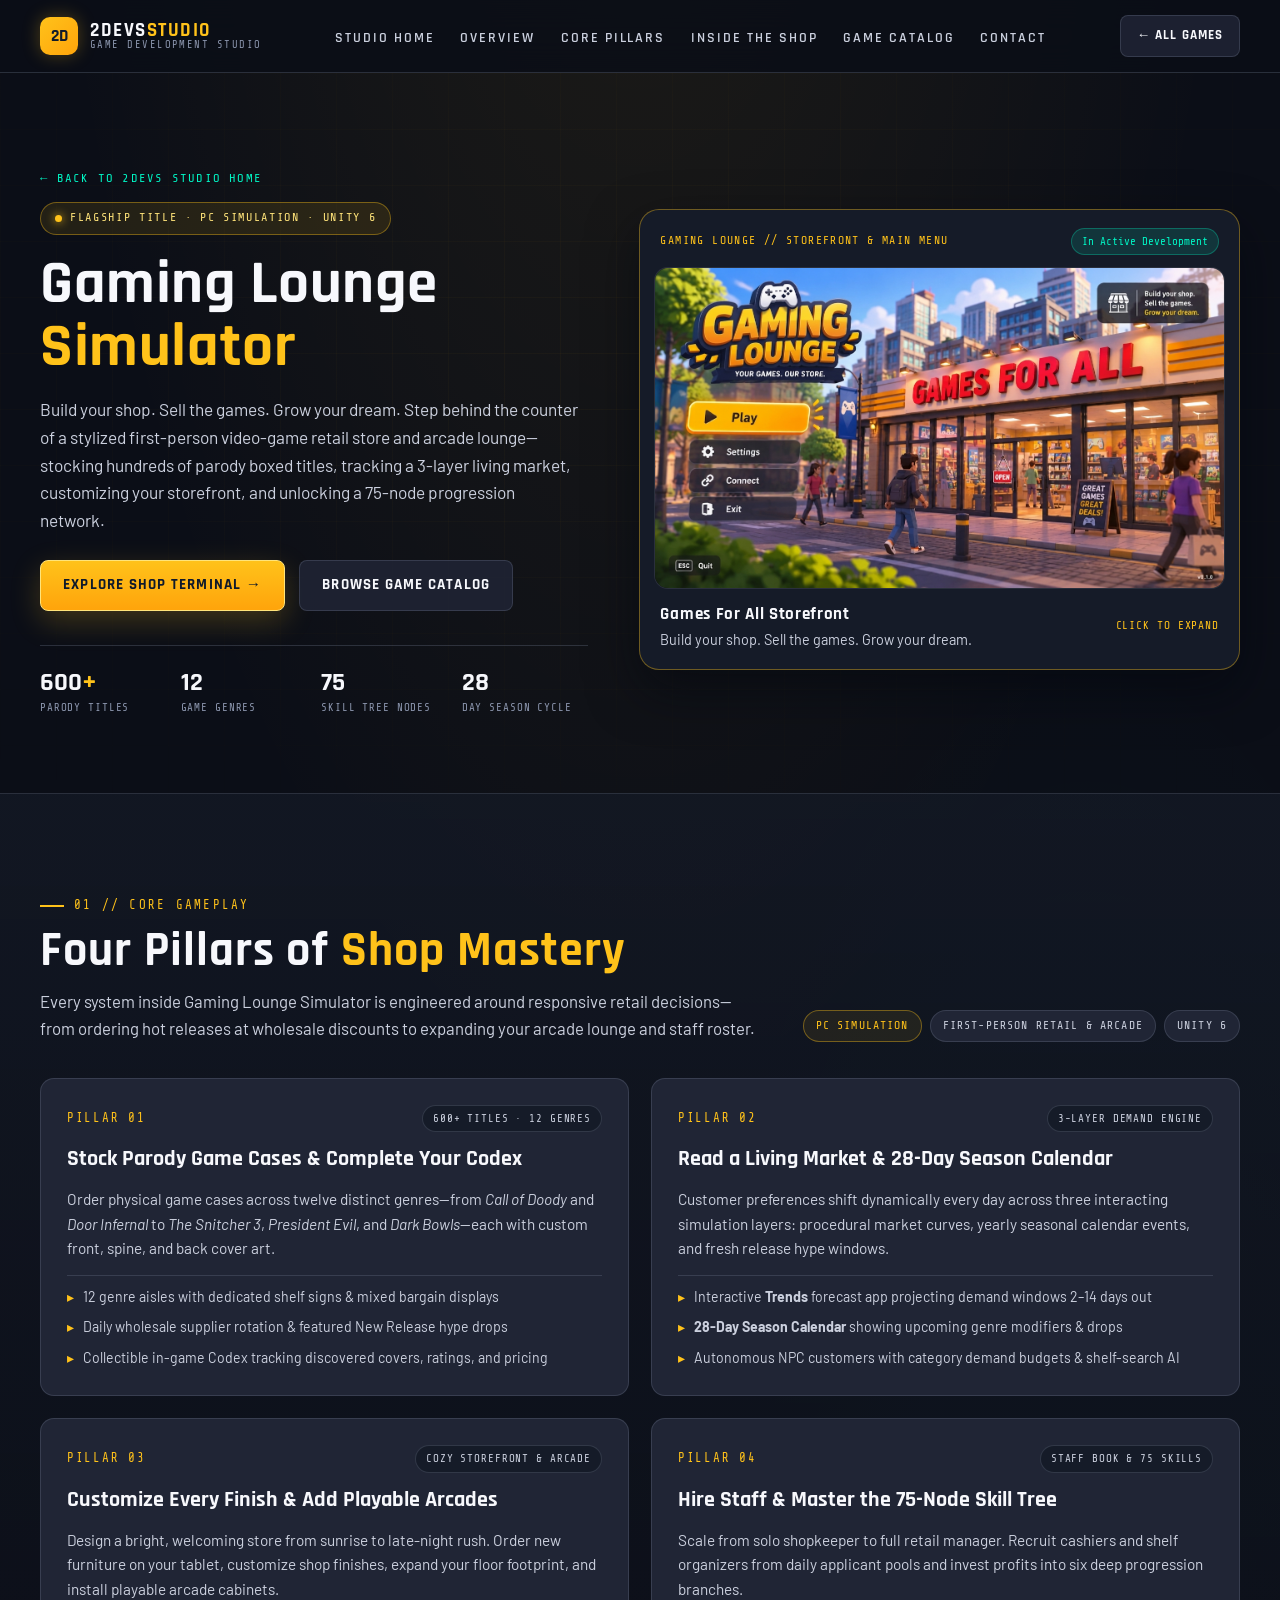
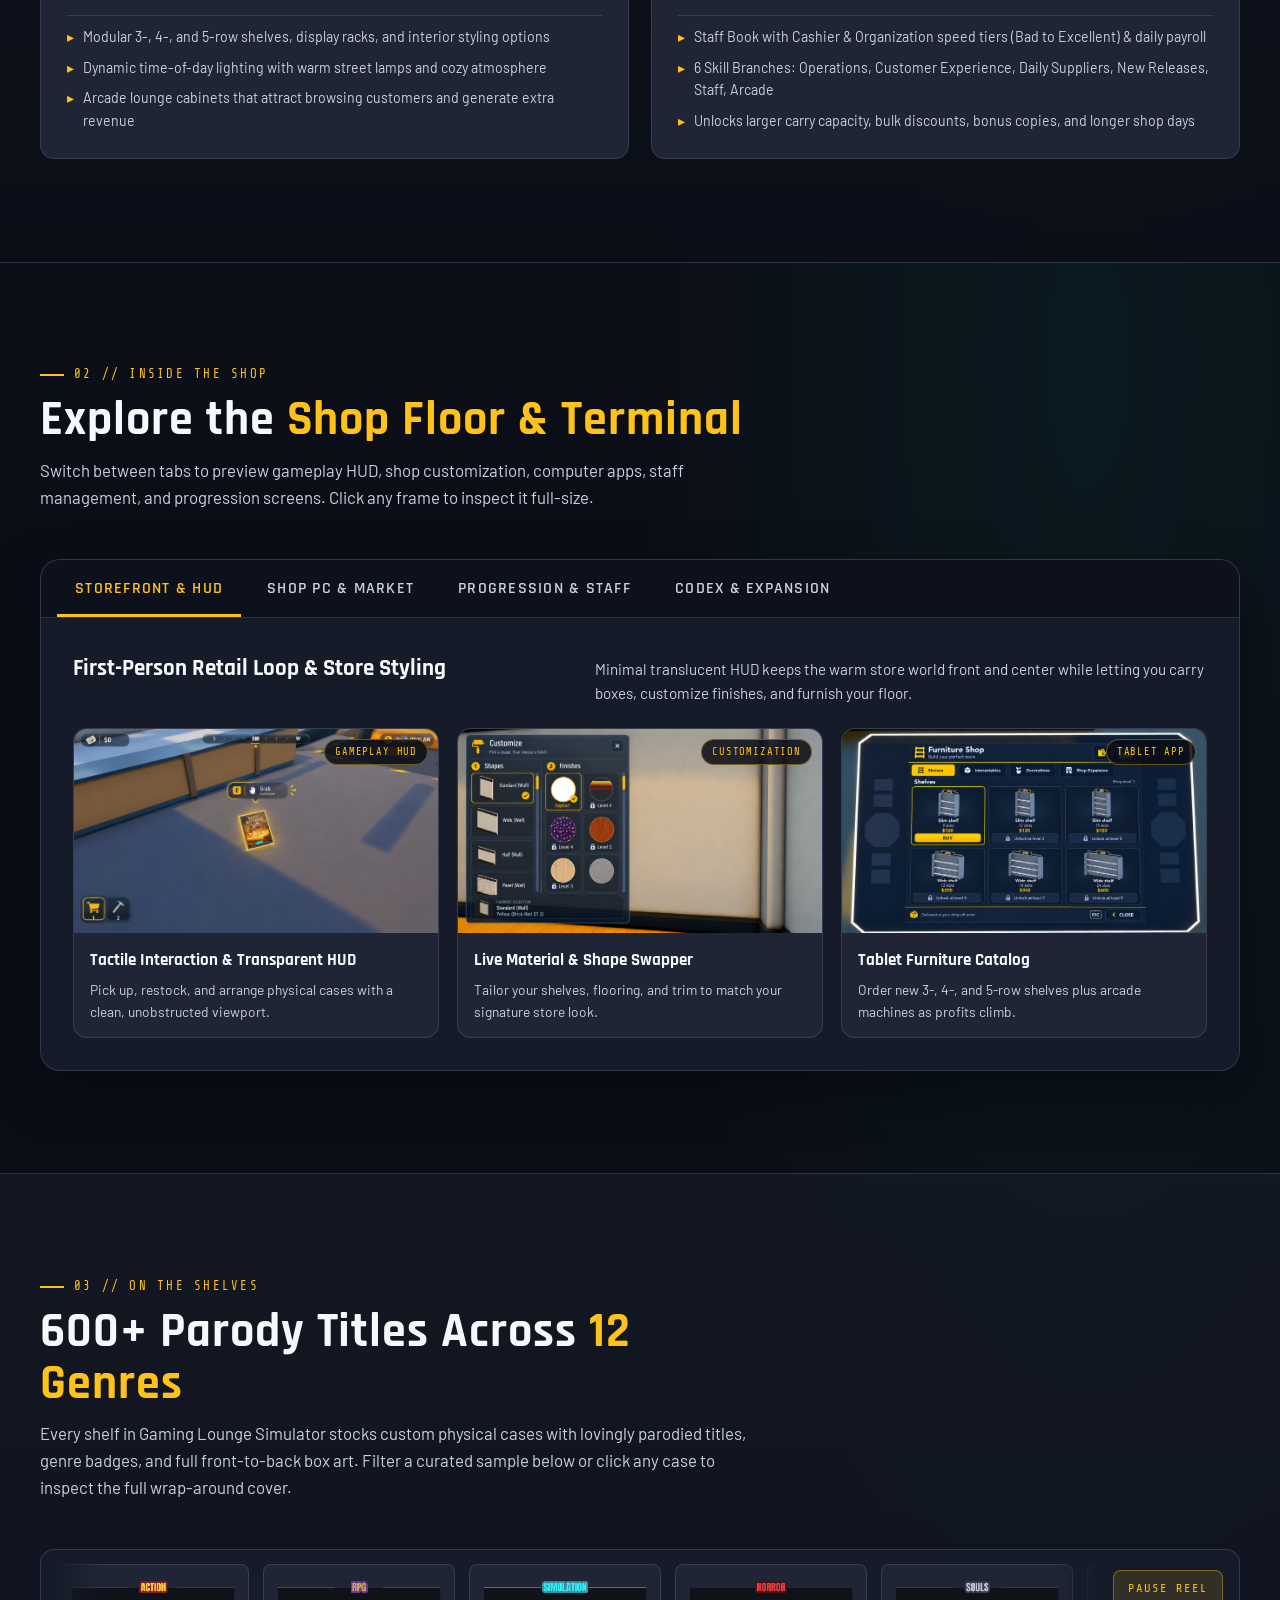
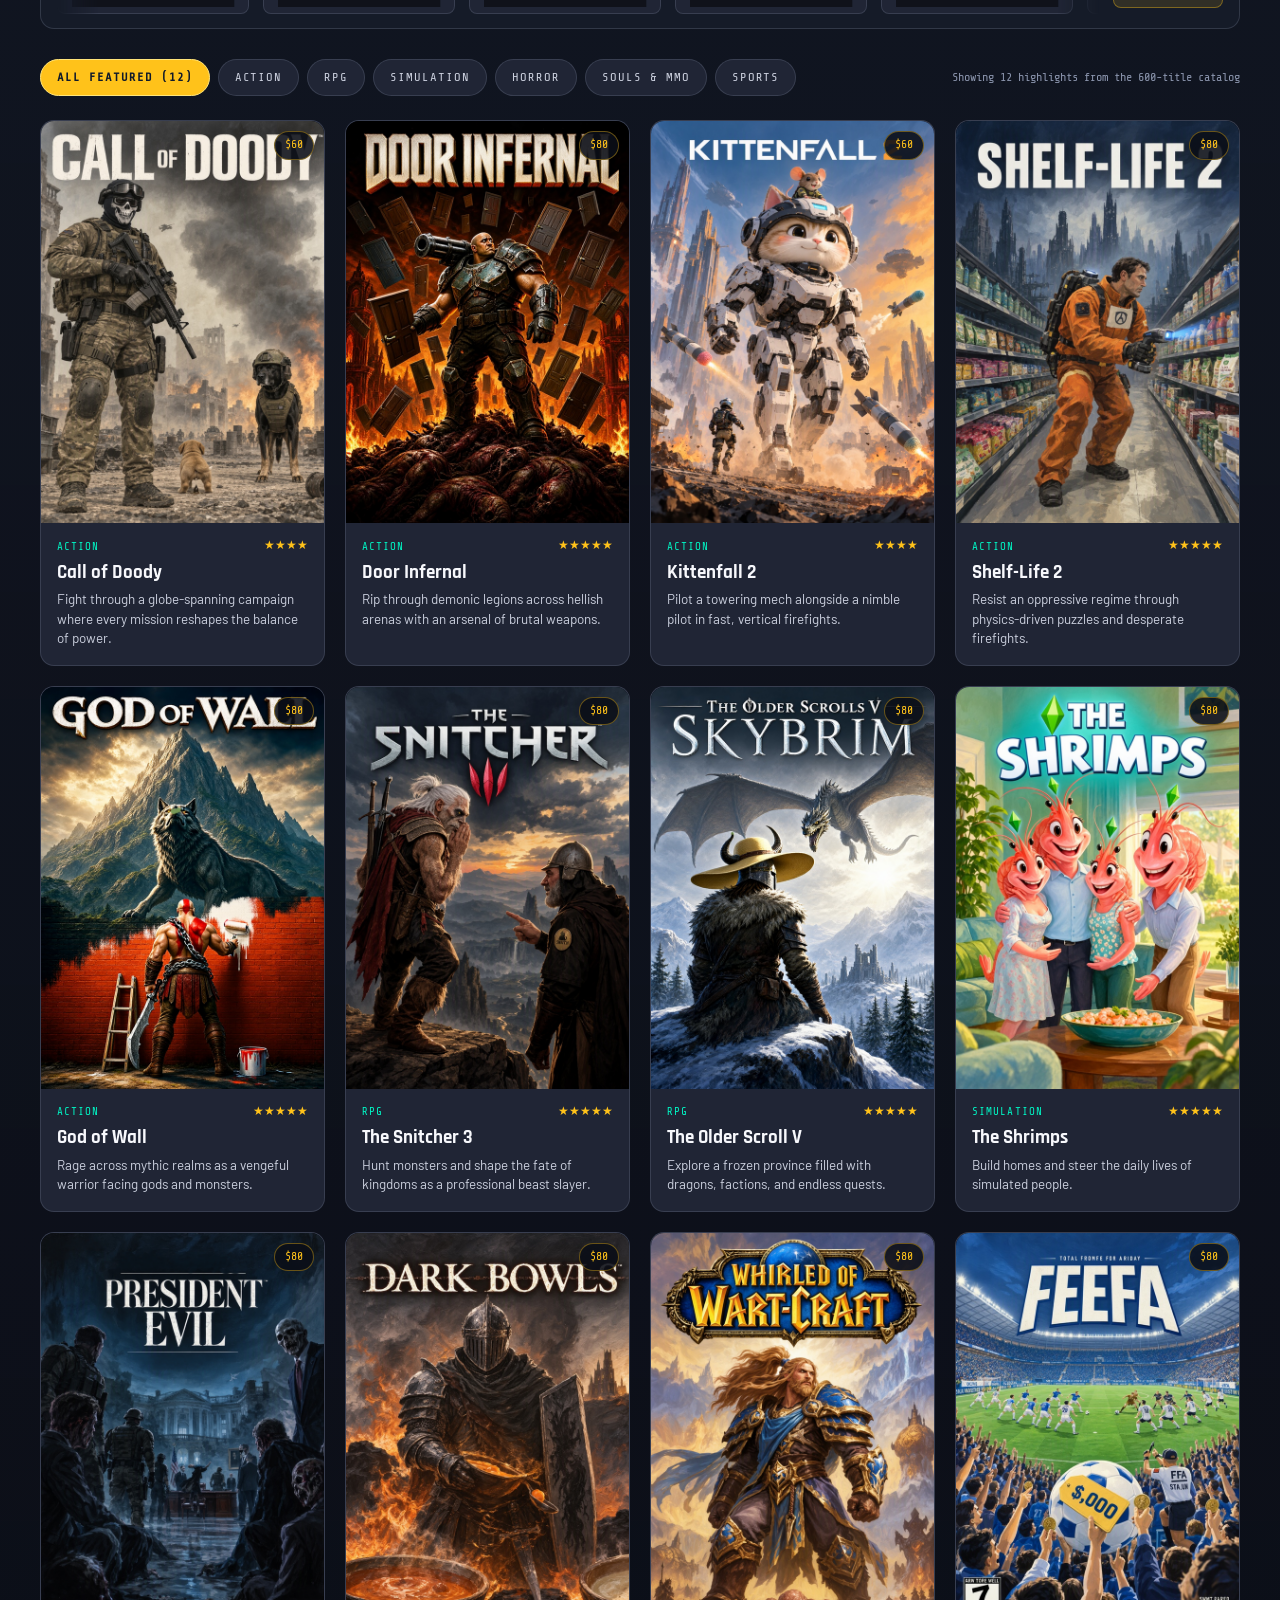
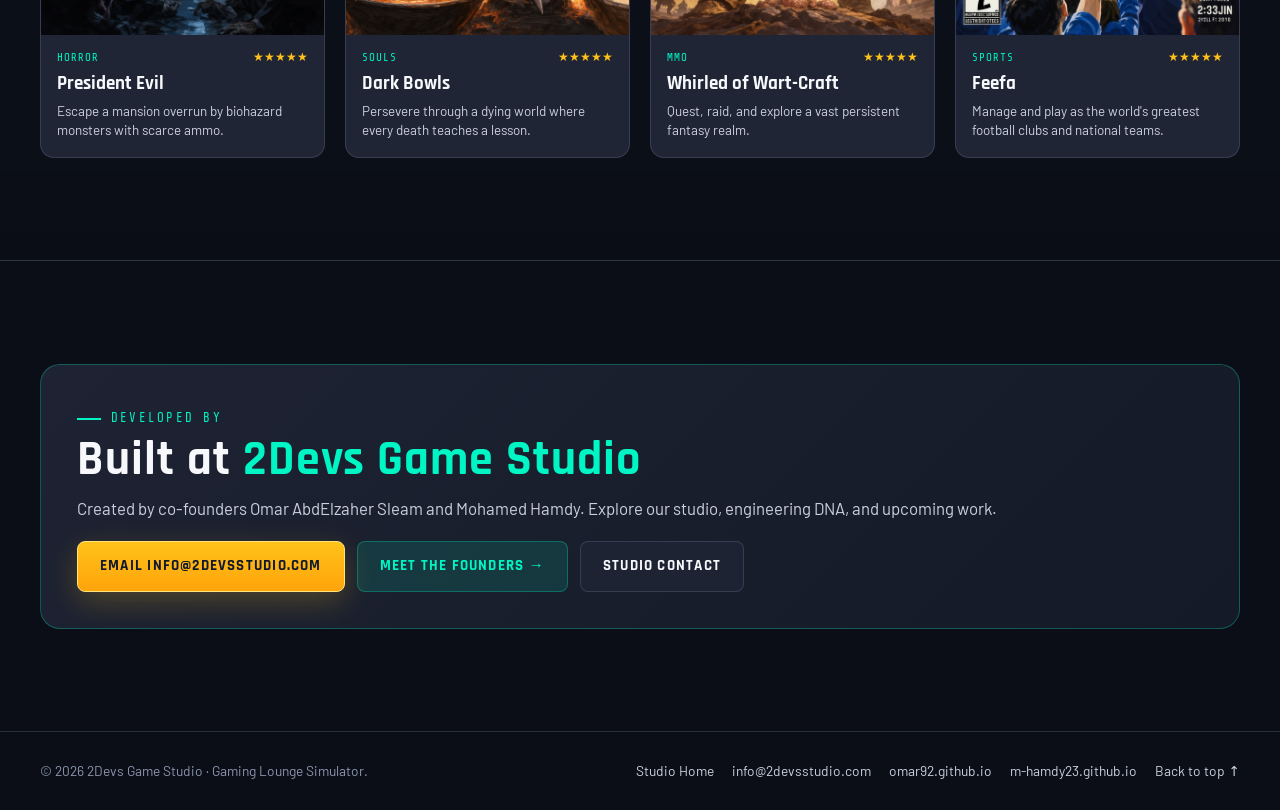
==== commit 08169d87: "Use company contact email info@2devsstudio.com" ====
--- a/games/gaming-lounge-simulator.html
+++ b/games/gaming-lounge-simulator.html
@@ -594,6 +594,7 @@
           </div>
 
           <div class="studio-cta-actions">
+            <a href="mailto:info@2devsstudio.com" class="btn btn--gold">Email info@2devsstudio.com</a>
             <a href="../index.html#founders" class="btn btn--cyan">Meet the Founders →</a>
             <a href="../index.html#contact" class="btn btn--ghost">Studio Contact</a>
           </div>
@@ -609,6 +610,7 @@
       <div>© 2026 2Devs Game Studio · Gaming Lounge Simulator.</div>
       <div class="footer-links">
         <a href="../index.html">Studio Home</a>
+        <a href="mailto:info@2devsstudio.com">info@2devsstudio.com</a>
         <a href="https://omar92.github.io/" target="_blank" rel="noopener noreferrer">omar92.github.io</a>
         <a href="https://m-hamdy23.github.io/" target="_blank" rel="noopener noreferrer">m-hamdy23.github.io</a>
         <a href="#top">Back to top ↑</a>
